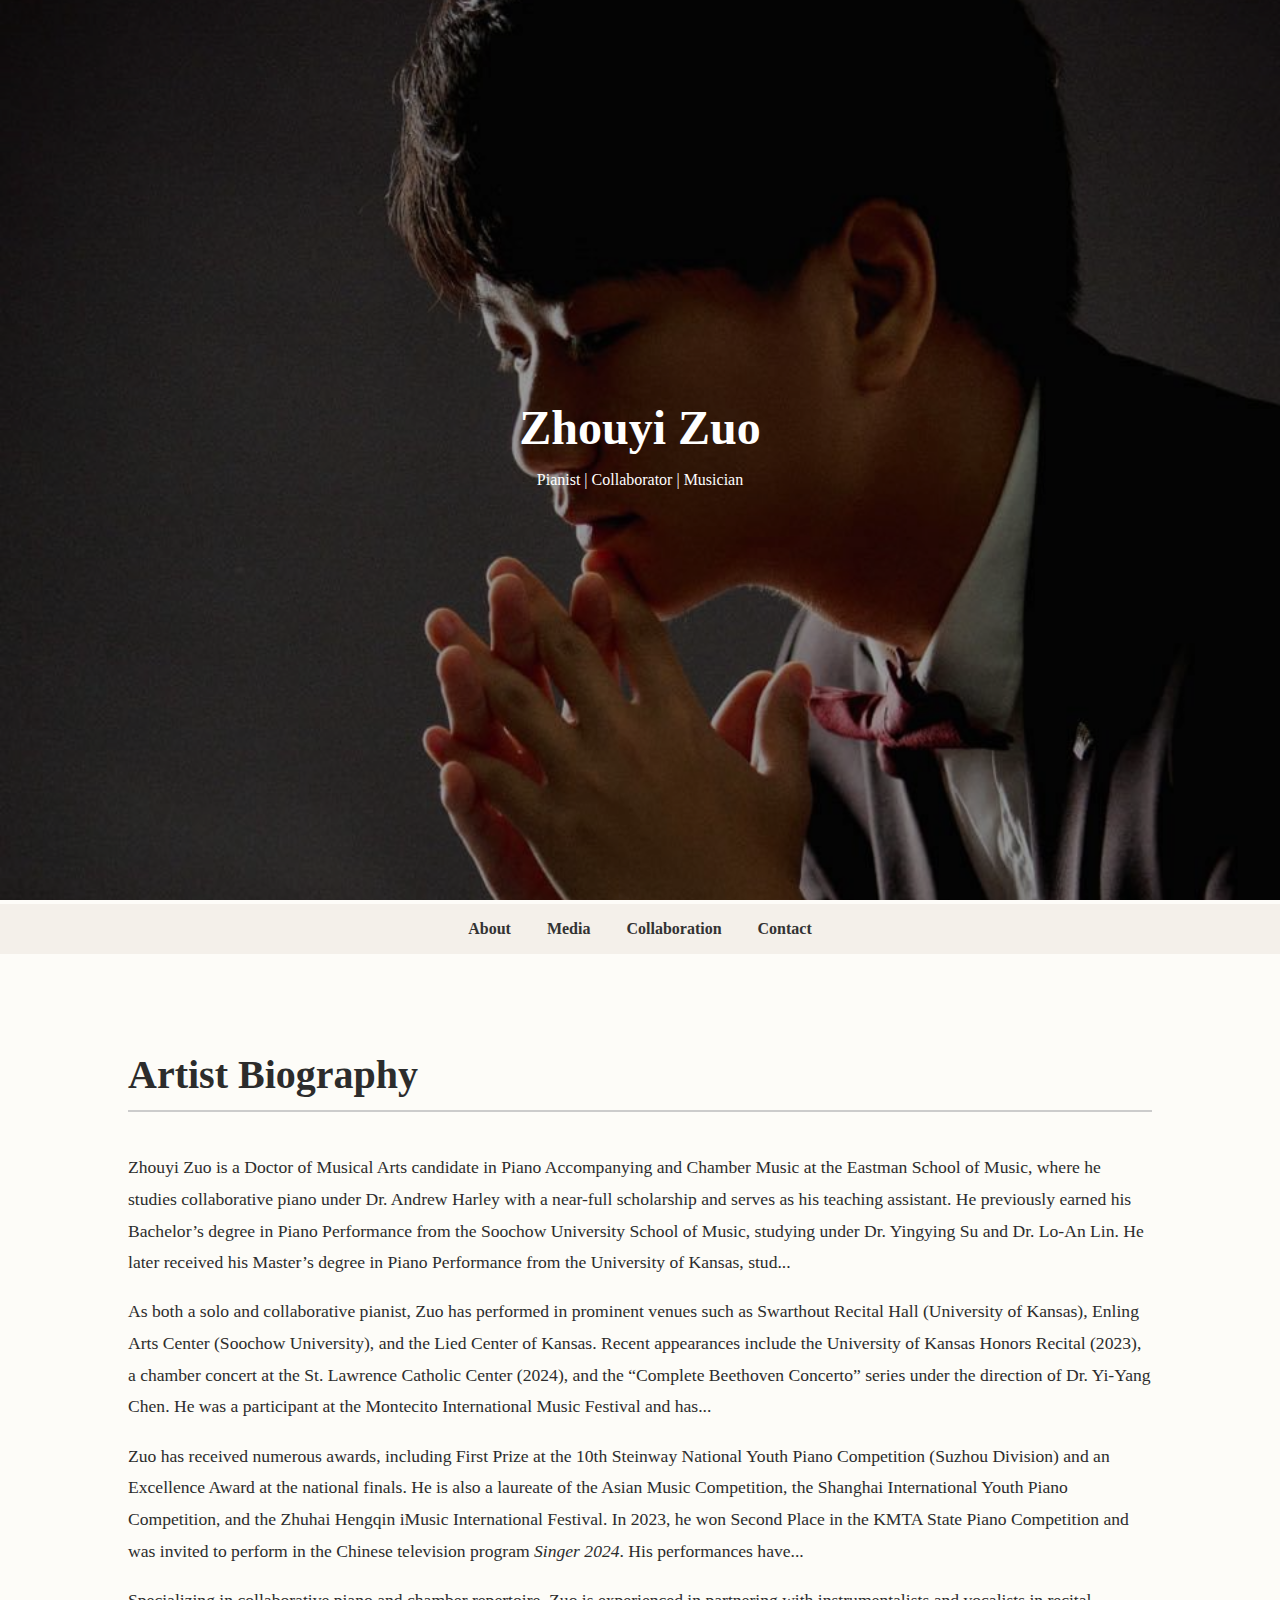
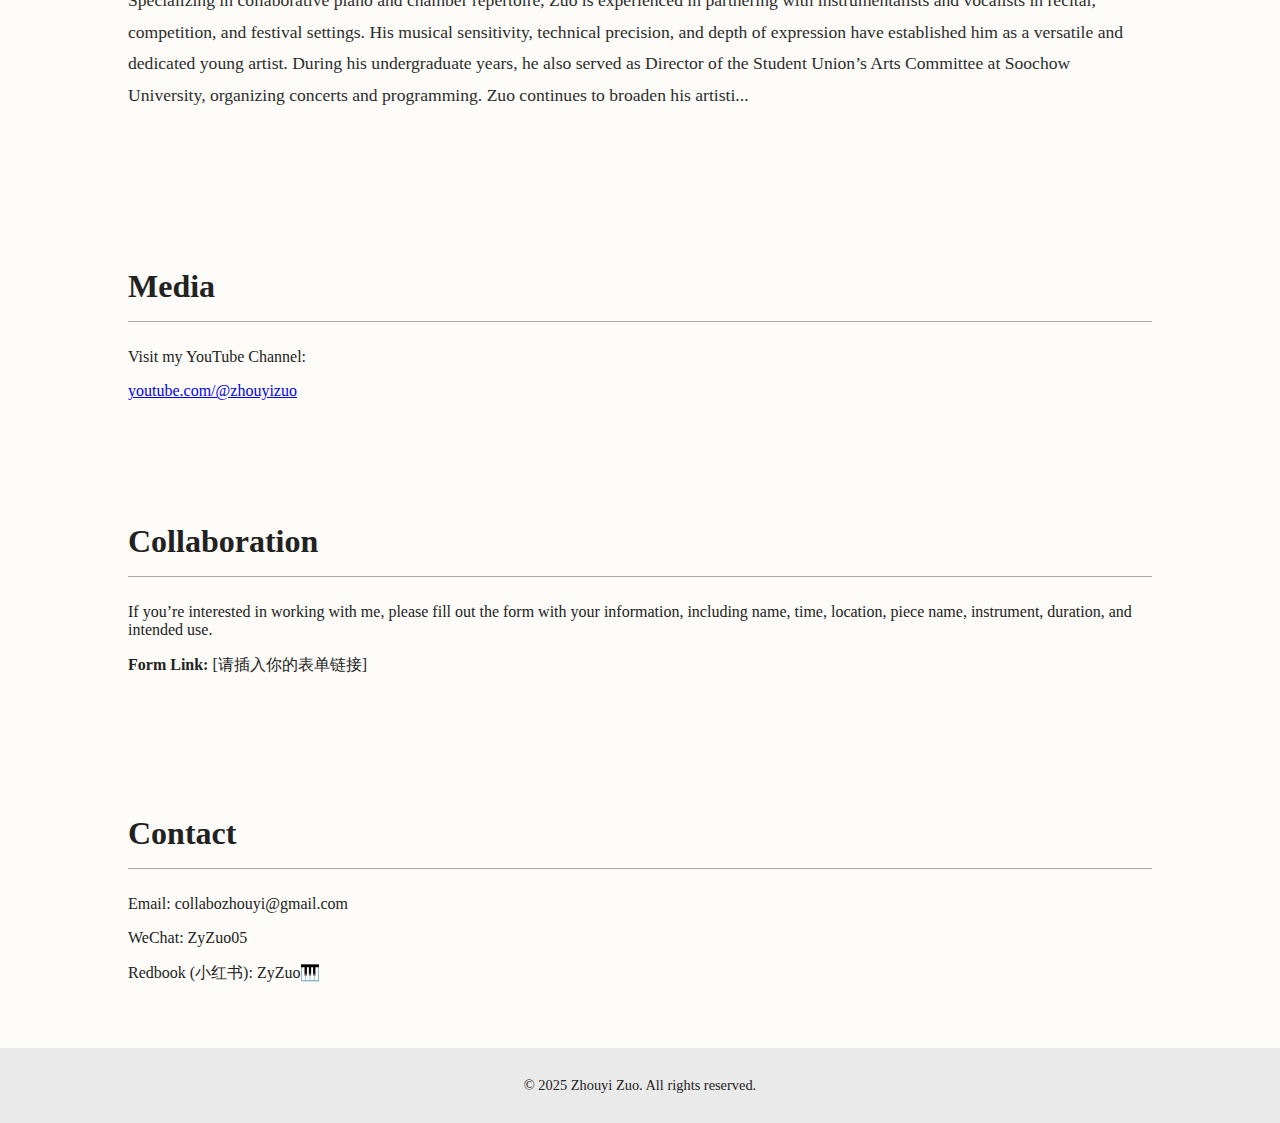
==== index.html @ c01da72a "Update index.html" ====
<!DOCTYPE html>
<html lang="en">
<head>
  <meta charset="UTF-8" />
  <meta name="viewport" content="width=device-width, initial-scale=1.0"/>
  <title>Zhouyi Zuo | Pianist</title>
  <link rel="stylesheet" href="style.css" />
</head>
<body>
  <header class="hero">
    <img src="portrait.jpg" alt="Zhouyi Zuo" class="hero-img">
    <div class="hero-text">
      <h1>Zhouyi Zuo</h1>
      <p>Pianist | Collaborator | Musician</p>
    </div>
  </header>

  <nav>
    <a href="#about">About</a>
    <a href="#media">Media</a>
    <a href="#collaboration">Collaboration</a>
    <a href="#contact">Contact</a>
  </nav>

  <section id="about" style="padding: 4em 10%; background-color: #fdfcf8; font-family: 'Georgia', serif; color: #2c2c2c;">
  <h2 style="font-size: 2.5em; border-bottom: 2px solid #ccc; padding-bottom: 0.3em; margin-bottom: 1em;">Artist Biography</h2>
  <p style="line-height: 1.8; font-size: 1.1em;">
    Zhouyi Zuo is a Doctor of Musical Arts candidate in Piano Accompanying and Chamber Music at the Eastman School of Music, where he studies collaborative piano under Dr. Andrew Harley with a near-full scholarship and serves as his teaching assistant. He previously earned his Bachelor’s degree in Piano Performance from the Soochow University School of Music, studying under Dr. Yingying Su and Dr. Lo-An Lin. He later received his Master’s degree in Piano Performance from the University of Kansas, stud...
  </p >
  <p style="line-height: 1.8; font-size: 1.1em;">
    As both a solo and collaborative pianist, Zuo has performed in prominent venues such as Swarthout Recital Hall (University of Kansas), Enling Arts Center (Soochow University), and the Lied Center of Kansas. Recent appearances include the University of Kansas Honors Recital (2023), a chamber concert at the St. Lawrence Catholic Center (2024), and the “Complete Beethoven Concerto” series under the direction of Dr. Yi-Yang Chen. He was a participant at the Montecito International Music Festival and has...
  </p >
  <p style="line-height: 1.8; font-size: 1.1em;">
    Zuo has received numerous awards, including First Prize at the 10th Steinway National Youth Piano Competition (Suzhou Division) and an Excellence Award at the national finals. He is also a laureate of the Asian Music Competition, the Shanghai International Youth Piano Competition, and the Zhuhai Hengqin iMusic International Festival. In 2023, he won Second Place in the KMTA State Piano Competition and was invited to perform in the Chinese television program <em>Singer 2024</em>. His performances have...
  </p >
  <p style="line-height: 1.8; font-size: 1.1em;">
    Specializing in collaborative piano and chamber repertoire, Zuo is experienced in partnering with instrumentalists and vocalists in recital, competition, and festival settings. His musical sensitivity, technical precision, and depth of expression have established him as a versatile and dedicated young artist. During his undergraduate years, he also served as Director of the Student Union’s Arts Committee at Soochow University, organizing concerts and programming. Zuo continues to broaden his artisti...
  </p >
  </section>

  <section id="media">
    <h2>Media</h2>
    <p>Visit my YouTube Channel:</p>
    <a href="https://youtube.com/@zhouyizuo?si=r7zF0whZfKW97qce" target="_blank">youtube.com/@zhouyizuo</a>
  </section>

  <section id="collaboration">
    <h2>Collaboration</h2>
    <p>If you’re interested in working with me, please fill out the form with your information, including name, time, location, piece name, instrument, duration, and intended use.</p>
    <p><strong>Form Link:</strong> [请插入你的表单链接]</p>
  </section>

  <section id="contact">
    <h2>Contact</h2>
    <p>Email: collabozhouyi@gmail.com</p>
    <p>WeChat: ZyZuo05</p>
    <p>Redbook (小红书): ZyZuo🎹</p>
  </section>

  <footer>
    <p>&copy; 2025 Zhouyi Zuo. All rights reserved.</p>
  </footer>
</body>
</html>
---- style.css ----
body {
  font-family: 'Georgia', serif;
  margin: 0;
  padding: 0;
  color: #222;
  background-color: #fdfcf8;
}

header.hero {
  position: relative;
  text-align: center;
  color: white;
}

.hero-img {
  width: 100%;
  height: 100vh;
  object-fit: cover;
  filter: brightness(60%);
}

.hero-text {
  position: absolute;
  top: 50%;
  left: 50%;
  transform: translate(-50%, -50%);
}

.hero-text h1 {
  font-size: 3em;
  margin: 0;
}

nav {
  background-color: #f4f0ea;
  padding: 1em;
  text-align: center;
}

nav a {
  margin: 0 1em;
  text-decoration: none;
  color: #333;
  font-weight: bold;
}

section {
  padding: 3em 10%;
}

section h2 {
  font-size: 2em;
  border-bottom: 1px solid #aaa;
  padding-bottom: 0.5em;
}

footer {
  background-color: #eaeaea;
  text-align: center;
  padding: 1em;
  font-size: 0.9em;
}
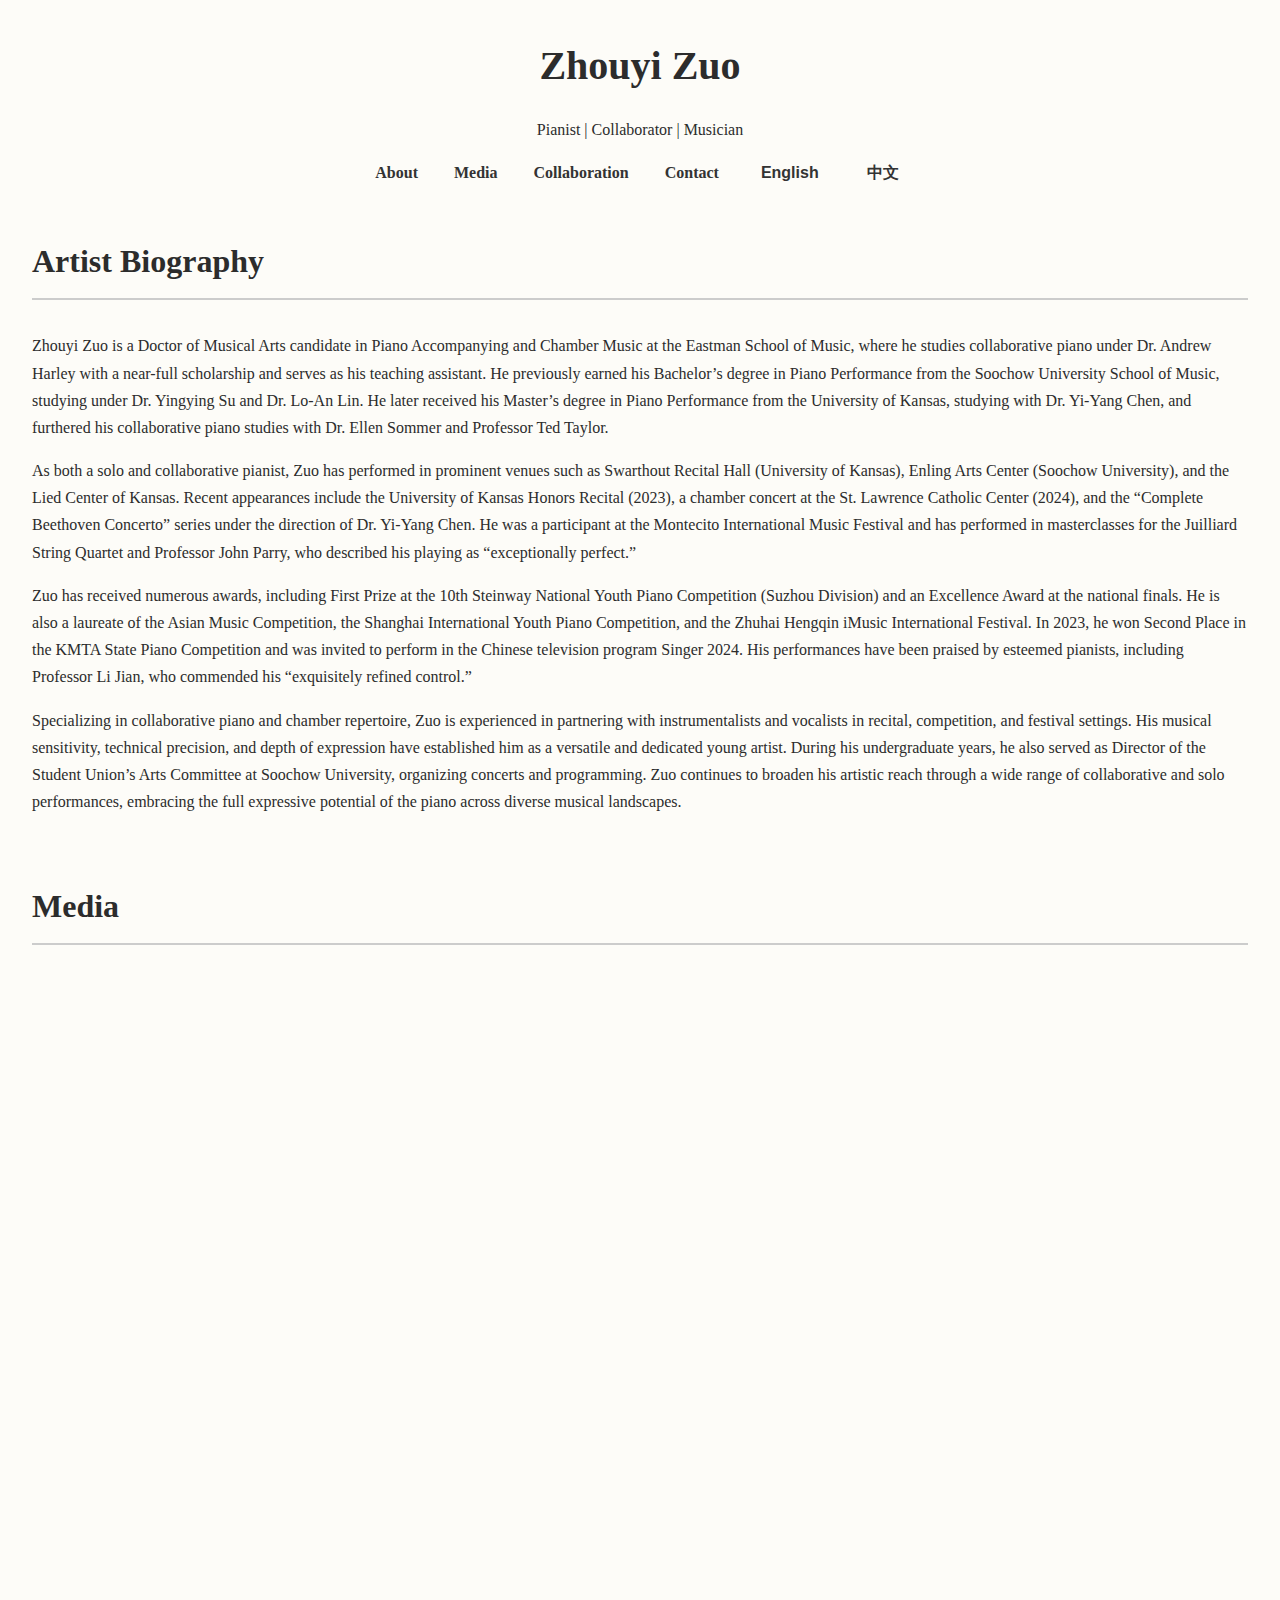
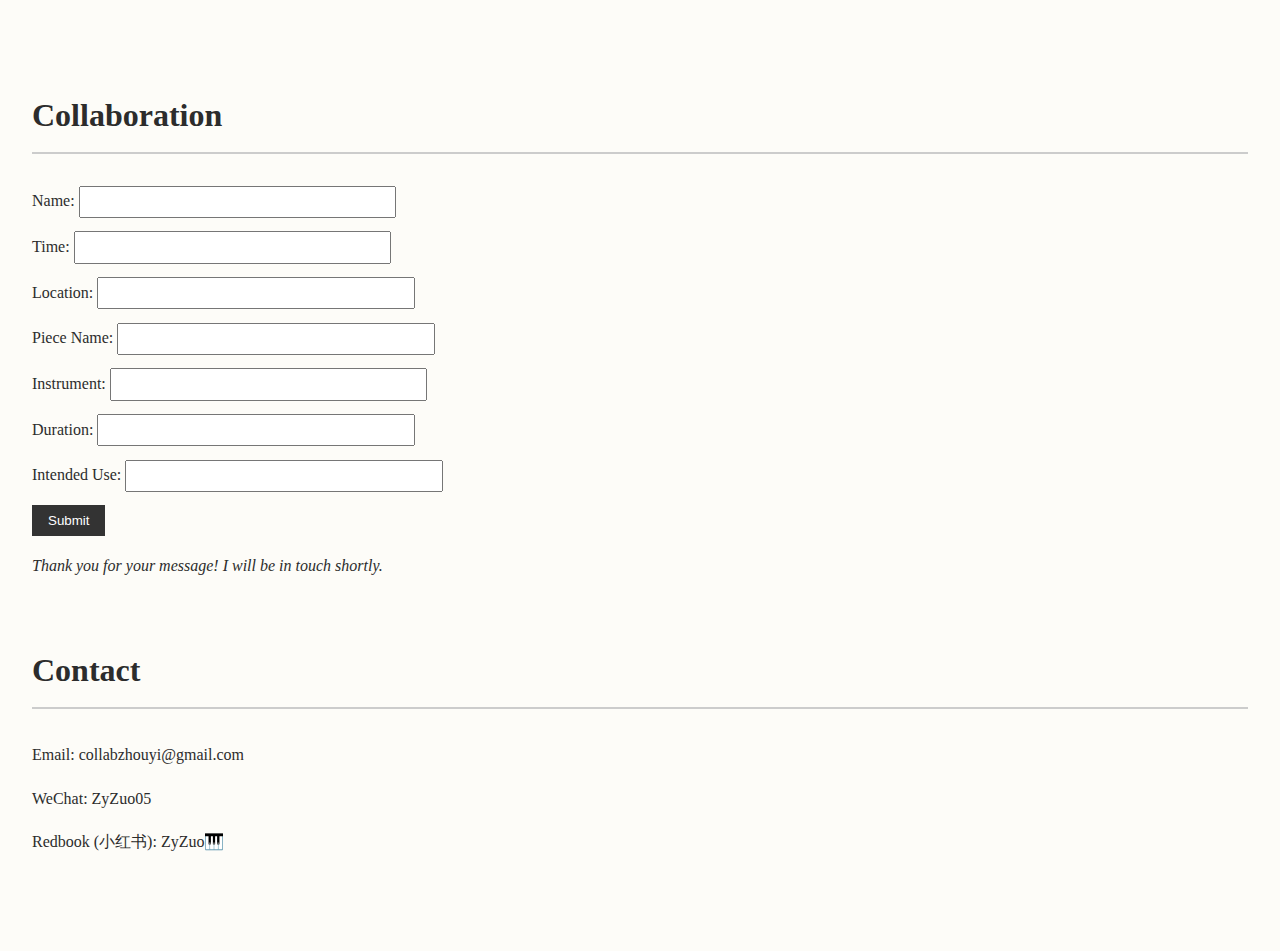
==== commit eea0cf72: "Update: Artist Biography, Bilingual,VideoFrom" ====
--- a/index.html
+++ b/index.html
@@ -2,65 +2,75 @@
 <!DOCTYPE html>
 <html lang="en">
 <head>
-  <meta charset="UTF-8" />
-  <meta name="viewport" content="width=device-width, initial-scale=1.0"/>
+  <meta charset="UTF-8">
   <title>Zhouyi Zuo | Pianist</title>
-  <link rel="stylesheet" href="style.css" />
+  <link rel="stylesheet" href="style.css">
+  <script>
+    function switchLang(lang) {
+      document.getElementById('bio-en').style.display = lang === 'en' ? 'block' : 'none';
+      document.getElementById('bio-cn').style.display = lang === 'cn' ? 'block' : 'none';
+    }
+  </script>
 </head>
 <body>
-  <header class="hero">
-    <img src="portrait.jpg" alt="Zhouyi Zuo" class="hero-img">
-    <div class="hero-text">
-      <h1>Zhouyi Zuo</h1>
-      <p>Pianist | Collaborator | Musician</p>
-    </div>
+  <header>
+    <h1>Zhouyi Zuo</h1>
+    <p>Pianist | Collaborator | Musician</p>
+    <nav>
+      <a href="#about">About</a>
+      <a href="#media">Media</a>
+      <a href="#collaboration">Collaboration</a>
+      <a href="#contact">Contact</a>
+      <button onclick="switchLang('en')">English</button>
+      <button onclick="switchLang('cn')">中文</button>
+    </nav>
   </header>
 
-  <nav>
-    <a href="#about">About</a>
-    <a href="#media">Media</a>
-    <a href="#collaboration">Collaboration</a>
-    <a href="#contact">Contact</a>
-  </nav>
-
-  <section id="about" style="padding: 4em 10%; background-color: #fdfcf8; font-family: 'Georgia', serif; color: #2c2c2c;">
-  <h2 style="font-size: 2.5em; border-bottom: 2px solid #ccc; padding-bottom: 0.3em; margin-bottom: 1em;">Artist Biography</h2>
-  <p style="line-height: 1.8; font-size: 1.1em;">
-    Zhouyi Zuo is a Doctor of Musical Arts candidate in Piano Accompanying and Chamber Music at the Eastman School of Music, where he studies collaborative piano under Dr. Andrew Harley with a near-full scholarship and serves as his teaching assistant. He previously earned his Bachelor’s degree in Piano Performance from the Soochow University School of Music, studying under Dr. Yingying Su and Dr. Lo-An Lin. He later received his Master’s degree in Piano Performance from the University of Kansas, stud...
-  </p >
-  <p style="line-height: 1.8; font-size: 1.1em;">
-    As both a solo and collaborative pianist, Zuo has performed in prominent venues such as Swarthout Recital Hall (University of Kansas), Enling Arts Center (Soochow University), and the Lied Center of Kansas. Recent appearances include the University of Kansas Honors Recital (2023), a chamber concert at the St. Lawrence Catholic Center (2024), and the “Complete Beethoven Concerto” series under the direction of Dr. Yi-Yang Chen. He was a participant at the Montecito International Music Festival and has...
-  </p >
-  <p style="line-height: 1.8; font-size: 1.1em;">
-    Zuo has received numerous awards, including First Prize at the 10th Steinway National Youth Piano Competition (Suzhou Division) and an Excellence Award at the national finals. He is also a laureate of the Asian Music Competition, the Shanghai International Youth Piano Competition, and the Zhuhai Hengqin iMusic International Festival. In 2023, he won Second Place in the KMTA State Piano Competition and was invited to perform in the Chinese television program <em>Singer 2024</em>. His performances have...
-  </p >
-  <p style="line-height: 1.8; font-size: 1.1em;">
-    Specializing in collaborative piano and chamber repertoire, Zuo is experienced in partnering with instrumentalists and vocalists in recital, competition, and festival settings. His musical sensitivity, technical precision, and depth of expression have established him as a versatile and dedicated young artist. During his undergraduate years, he also served as Director of the Student Union’s Arts Committee at Soochow University, organizing concerts and programming. Zuo continues to broaden his artisti...
-  </p >
+  <section id="about">
+    <div id="bio-en" style="display: block;">
+      <h2>Artist Biography</h2>
+      <p>Zhouyi Zuo is a Doctor of Musical Arts candidate in Piano Accompanying and Chamber Music at the Eastman School of Music, where he studies collaborative piano under Dr. Andrew Harley with a near-full scholarship and serves as his teaching assistant. He previously earned his Bachelor’s degree in Piano Performance from the Soochow University School of Music, studying under Dr. Yingying Su and Dr. Lo-An Lin. He later received his Master’s degree in Piano Performance from the University of Kansas, studying with Dr. Yi-Yang Chen, and furthered his collaborative piano studies with Dr. Ellen Sommer and Professor Ted Taylor.</p>
+      <p>As both a solo and collaborative pianist, Zuo has performed in prominent venues such as Swarthout Recital Hall (University of Kansas), Enling Arts Center (Soochow University), and the Lied Center of Kansas. Recent appearances include the University of Kansas Honors Recital (2023), a chamber concert at the St. Lawrence Catholic Center (2024), and the “Complete Beethoven Concerto” series under the direction of Dr. Yi-Yang Chen. He was a participant at the Montecito International Music Festival and has performed in masterclasses for the Juilliard String Quartet and Professor John Parry, who described his playing as “exceptionally perfect.”</p>
+      <p>Zuo has received numerous awards, including First Prize at the 10th Steinway National Youth Piano Competition (Suzhou Division) and an Excellence Award at the national finals. He is also a laureate of the Asian Music Competition, the Shanghai International Youth Piano Competition, and the Zhuhai Hengqin iMusic International Festival. In 2023, he won Second Place in the KMTA State Piano Competition and was invited to perform in the Chinese television program Singer 2024. His performances have been praised by esteemed pianists, including Professor Li Jian, who commended his “exquisitely refined control.”</p>
+      <p>Specializing in collaborative piano and chamber repertoire, Zuo is experienced in partnering with instrumentalists and vocalists in recital, competition, and festival settings. His musical sensitivity, technical precision, and depth of expression have established him as a versatile and dedicated young artist. During his undergraduate years, he also served as Director of the Student Union’s Arts Committee at Soochow University, organizing concerts and programming. Zuo continues to broaden his artistic reach through a wide range of collaborative and solo performances, embracing the full expressive potential of the piano across diverse musical landscapes.</p>
+    </div>
+    <div id="bio-cn" style="display: none;">
+      <h2>艺术家简介</h2>
+      <p>左周易现为美国伊士曼音乐学院钢琴伴奏与室内乐博士在读，主修协作钢琴，师从Harley博士，获近全额奖学金，并担任其助教。他本科毕业于中国苏州大学音乐学院，曾师从苏莹莹博士与林洛安博士，硕士阶段于堪萨斯大学攻读钢琴表演，师从陈逸阳博士，并在协作钢琴领域师从Ellen Sommer博士与Ted Taylor教授。学习期间，左周易展现出卓越的独奏与合作能力，广受教授与业界认可。</p>
+      <p>他活跃于各类独奏与合作音乐舞台，演出足迹包括堪萨斯大学Swarthout Recital Hall、苏州大学恩玲艺术中心及堪萨斯州的Lied Center等地。近年来受邀参与多个重要演出项目，包括堪萨斯大学荣誉音乐会（2023）、St. Lawrence Catholic Center 室内乐音乐会（2024）、由陈逸阳博士主持的“贝多芬协奏曲全集”演出项目等。他曾参加Montecito国际音乐节，并受邀参与茱莉亚弦乐四重奏与John Parry教授的大师班，其表现获高度评价。</p>
+      <p>在专业比赛方面，左周易曾荣获第十届施坦威全国青少年钢琴比赛（苏州赛区）一等奖及总决赛优秀表演奖，亦在亚洲音乐大赛、上海国际青少年钢琴比赛及珠海横琴iMusic国际音乐节中获得多项大奖。2023年荣获KMTA钢琴比赛全州赛第二名，并于2024年参与湖南卫视音乐综艺《歌手2024》的节目录制。其演奏曾获李坚教授称誉“处理极其细腻”，John Parry教授更赞其为“完美无瑕”的现场表现。</p>
+      <p>除独奏外，左周易专注于协作钢琴与室内乐实践，具备与各类器乐及声乐演奏者密切合作的经验。他曾担任苏州大学学生会文艺部部长，策划多场校内外演出活动，具备出色的组织能力与团队协作意识。他持续拓展演出边界，兼具音乐性、敏感度与舞台表现力，展现出一位青年协作钢琴家的专业成熟度与发展潜力。</p>
+    </div>
   </section>
 
   <section id="media">
     <h2>Media</h2>
-    <p>Visit my YouTube Channel:</p>
-    <a href="https://youtube.com/@zhouyizuo?si=r7zF0whZfKW97qce" target="_blank">youtube.com/@zhouyizuo</a>
+    <iframe width="560" height="315" src="https://www.youtube.com/embed/OOLGo7hAfjQ" frameborder="0" allowfullscreen></iframe>
+    <iframe width="560" height="315" src="https://www.youtube.com/embed/DtY1_9M7sUg" frameborder="0" allowfullscreen></iframe>
+    <iframe width="560" height="315" src="https://www.youtube.com/embed/SZVY1hcS4N4" frameborder="0" allowfullscreen></iframe>
+    <iframe width="560" height="315" src="https://www.youtube.com/embed/EfNlBbWifBE" frameborder="0" allowfullscreen></iframe>
   </section>
 
   <section id="collaboration">
     <h2>Collaboration</h2>
-    <p>If you’re interested in working with me, please fill out the form with your information, including name, time, location, piece name, instrument, duration, and intended use.</p>
-    <p><strong>Form Link:</strong> [请插入你的表单链接]</p>
+    <form action="https://formspree.io/f/mwkgrbgl" method="POST">
+      <label>Name: <input type="text" name="name" required></label><br>
+      <label>Time: <input type="text" name="time" required></label><br>
+      <label>Location: <input type="text" name="location" required></label><br>
+      <label>Piece Name: <input type="text" name="piece" required></label><br>
+      <label>Instrument: <input type="text" name="instrument" required></label><br>
+      <label>Duration: <input type="text" name="duration" required></label><br>
+      <label>Intended Use: <input type="text" name="use" required></label><br>
+      <button type="submit">Submit</button>
+    </form>
+    <p><em>Thank you for your message! I will be in touch shortly.</em></p>
   </section>
 
   <section id="contact">
     <h2>Contact</h2>
-    <p>Email: collabozhouyi@gmail.com</p>
+    <p>Email: collabzhouyi@gmail.com</p>
     <p>WeChat: ZyZuo05</p>
     <p>Redbook (小红书): ZyZuo🎹</p>
   </section>
-
-  <footer>
-    <p>&copy; 2025 Zhouyi Zuo. All rights reserved.</p>
-  </footer>
 </body>
 </html>
-    
--- a/style.css
+++ b/style.css
@@ -1,64 +1,55 @@
 
 body {
   font-family: 'Georgia', serif;
+  background-color: #fdfcf8;
+  color: #2c2c2c;
   margin: 0;
-  padding: 0;
-  color: #222;
-  background-color: #fdfcf8;
+  padding: 2em;
+  line-height: 1.7;
 }
 
-header.hero {
-  position: relative;
+header {
   text-align: center;
-  color: white;
+  margin-bottom: 3em;
 }
 
-.hero-img {
-  width: 100%;
-  height: 100vh;
-  object-fit: cover;
-  filter: brightness(60%);
-}
-
-.hero-text {
-  position: absolute;
-  top: 50%;
-  left: 50%;
-  transform: translate(-50%, -50%);
-}
-
-.hero-text h1 {
-  font-size: 3em;
+header h1 {
+  font-size: 2.5em;
   margin: 0;
 }
 
-nav {
-  background-color: #f4f0ea;
-  padding: 1em;
-  text-align: center;
-}
-
-nav a {
+header nav a, header nav button {
   margin: 0 1em;
   text-decoration: none;
   color: #333;
   font-weight: bold;
+  background: none;
+  border: none;
+  cursor: pointer;
+  font-size: 1em;
 }
 
 section {
-  padding: 3em 10%;
+  margin-bottom: 4em;
 }
 
-section h2 {
+h2 {
   font-size: 2em;
-  border-bottom: 1px solid #aaa;
-  padding-bottom: 0.5em;
+  border-bottom: 2px solid #ccc;
+  padding-bottom: 0.3em;
+  margin-bottom: 1em;
 }
 
-footer {
-  background-color: #eaeaea;
-  text-align: center;
-  padding: 1em;
-  font-size: 0.9em;
+form input {
+  margin-bottom: 1em;
+  padding: 0.5em;
+  width: 300px;
+  max-width: 90%;
 }
-    +form button {
+  padding: 0.6em 1.2em;
+  background-color: #333;
+  color: #fff;
+  border: none;
+  cursor: pointer;
+}
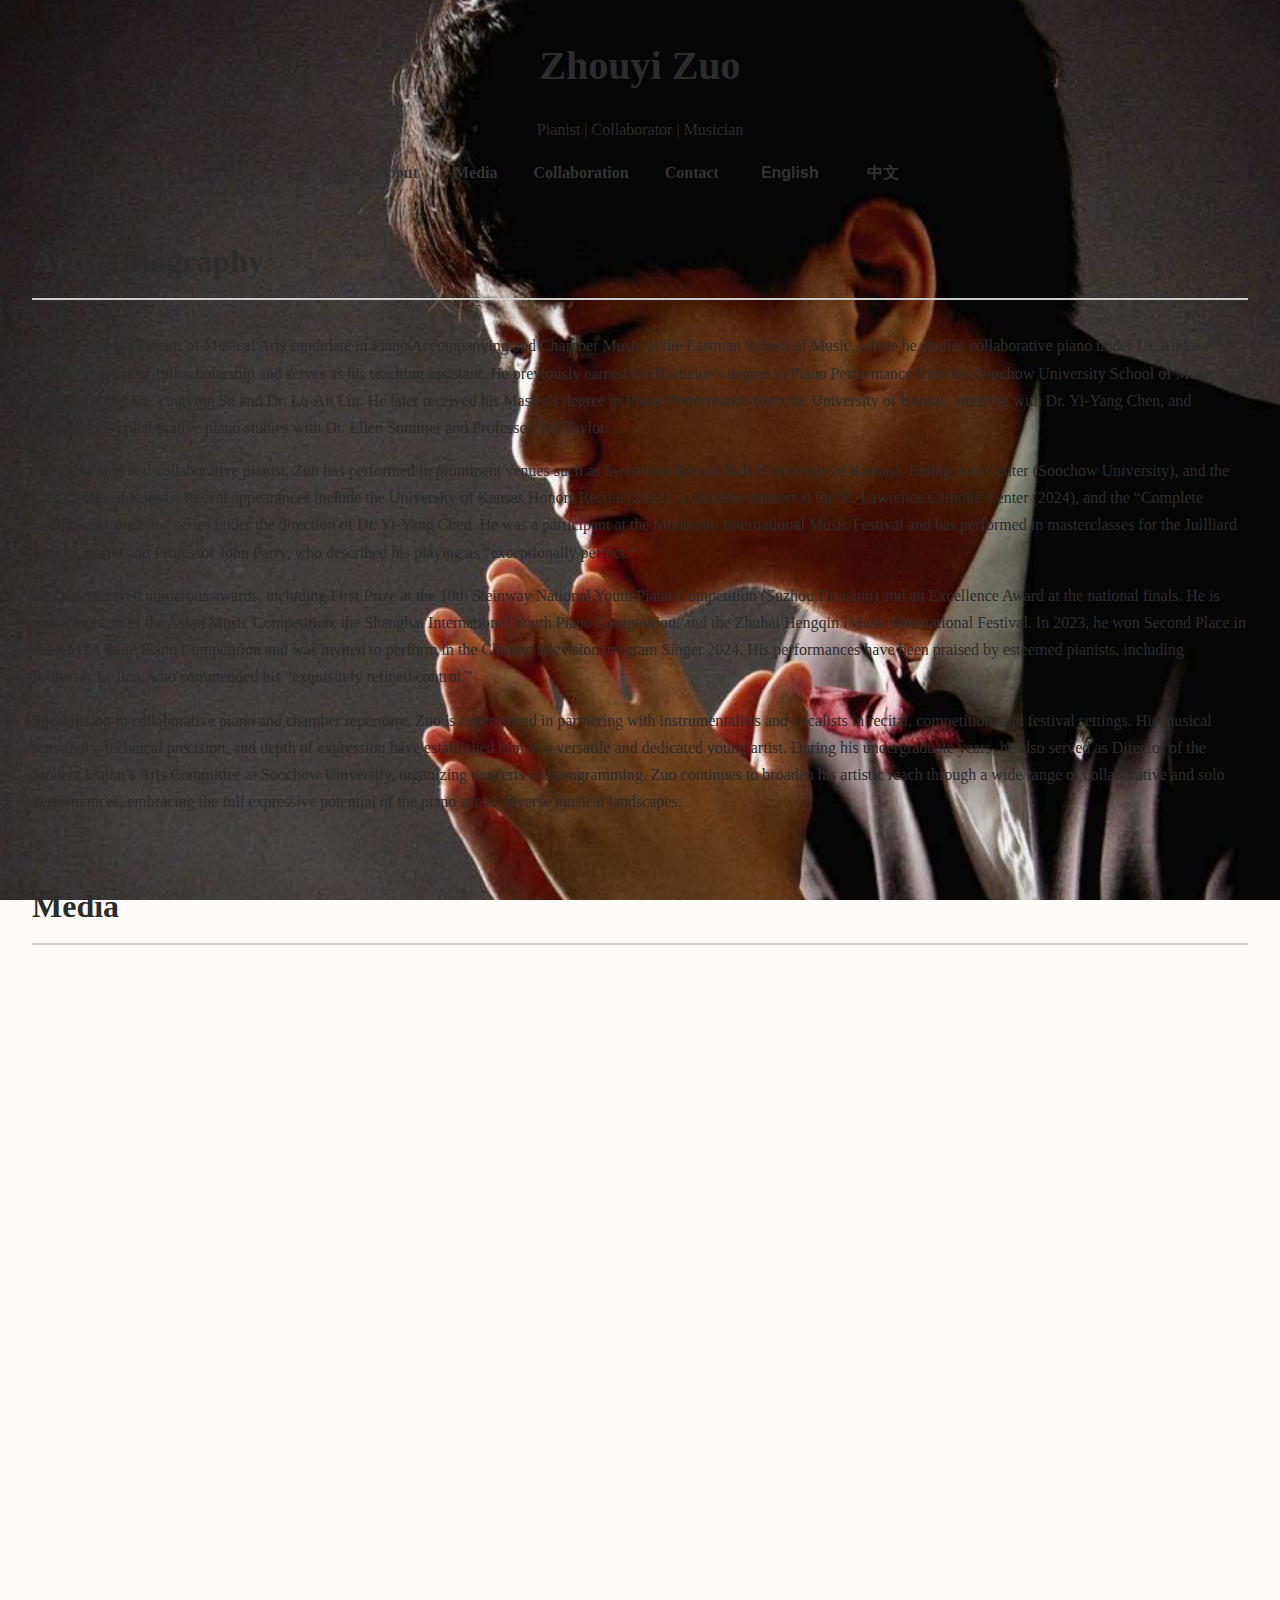
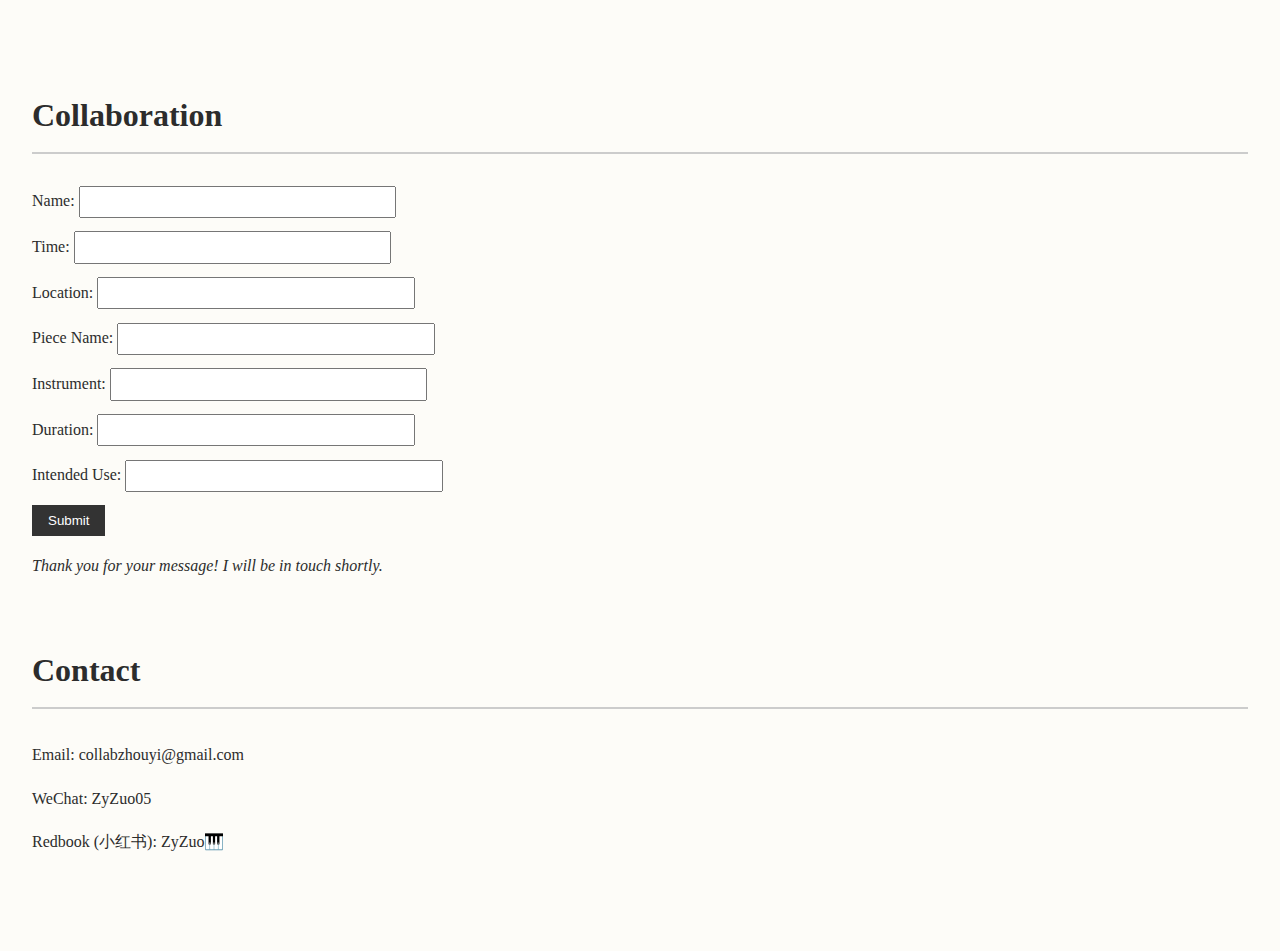
==== commit 0dc0d4d1: "index.html" ====
--- a/index.html
+++ b/index.html
@@ -13,6 +13,7 @@
   </script>
 </head>
 <body>
+  <div class="overlay"></div>
   <header>
     <h1>Zhouyi Zuo</h1>
     <p>Pianist | Collaborator | Musician</p>
--- a/style.css
+++ b/style.css
@@ -2,6 +2,10 @@
 body {
   font-family: 'Georgia', serif;
   background-color: #fdfcf8;
+  background-image: url("portrait.jpg");
+  background-size: cover;
+  background-position: center;
+  background-attachment: fixed;
   color: #2c2c2c;
   margin: 0;
   padding: 2em;
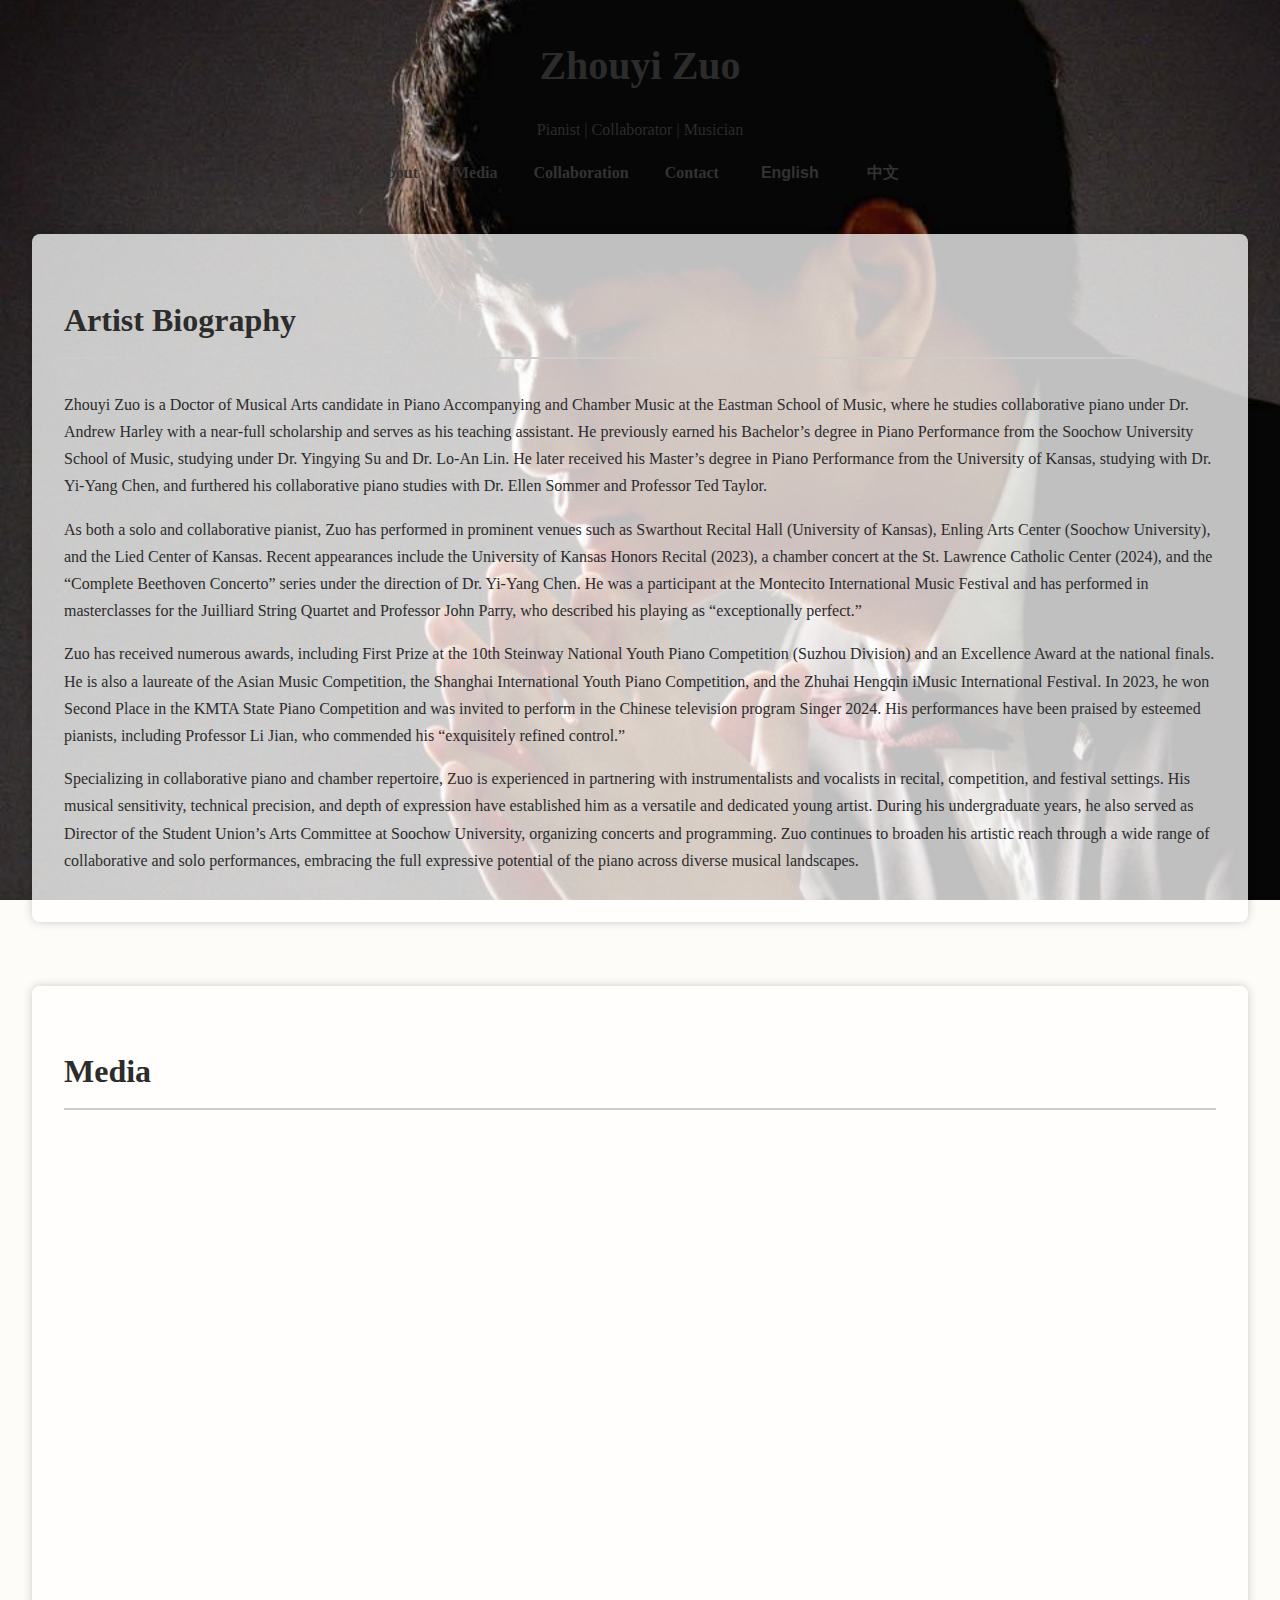
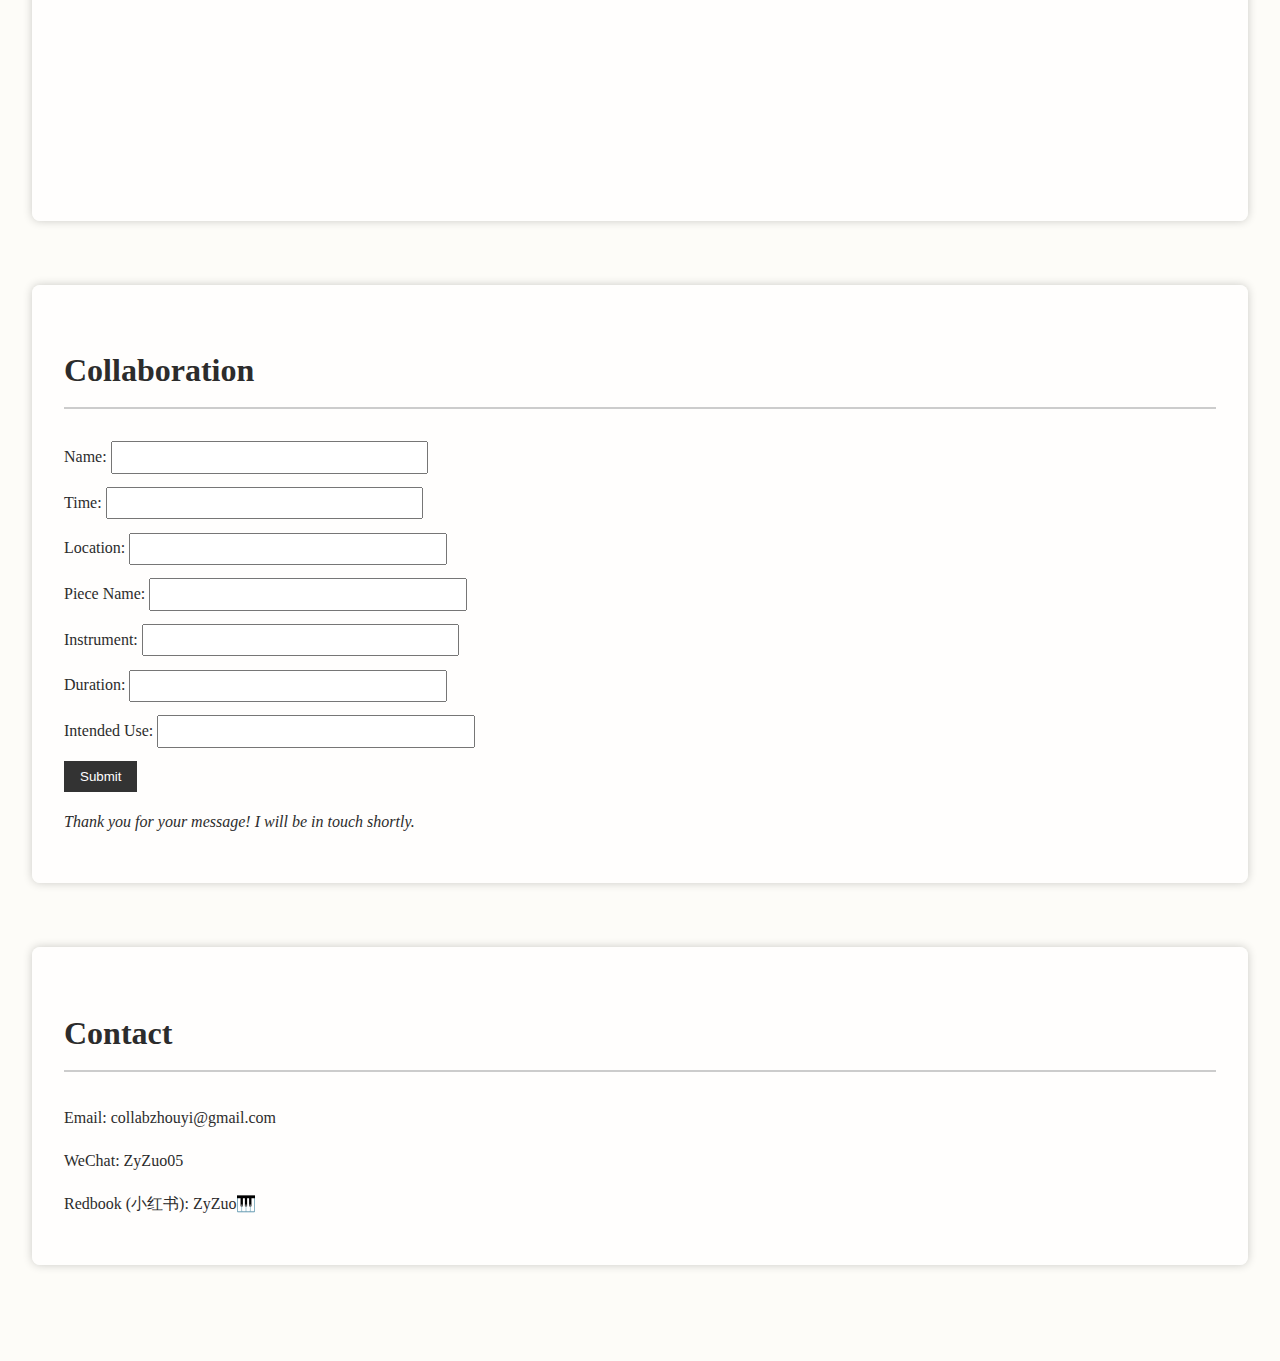
==== commit 7d09ce6f: "index.html" ====
--- a/index.html
+++ b/index.html
@@ -54,7 +54,7 @@
 
   <section id="collaboration">
     <h2>Collaboration</h2>
-    <form action="https://formspree.io/f/mwkgrbgl" method="POST">
+    <form action="https://formspree.io/f/mzzeoayj" method="POST">
       <label>Name: <input type="text" name="name" required></label><br>
       <label>Time: <input type="text" name="time" required></label><br>
       <label>Location: <input type="text" name="location" required></label><br>
--- a/style.css
+++ b/style.css
@@ -35,6 +35,10 @@
 
 section {
   margin-bottom: 4em;
+  background-color: rgba(255, 255, 255, 0.75);
+  padding: 2em;
+  border-radius: 8px;
+  box-shadow: 0 0 10px rgba(0,0,0,0.2);
 }
 
 h2 {
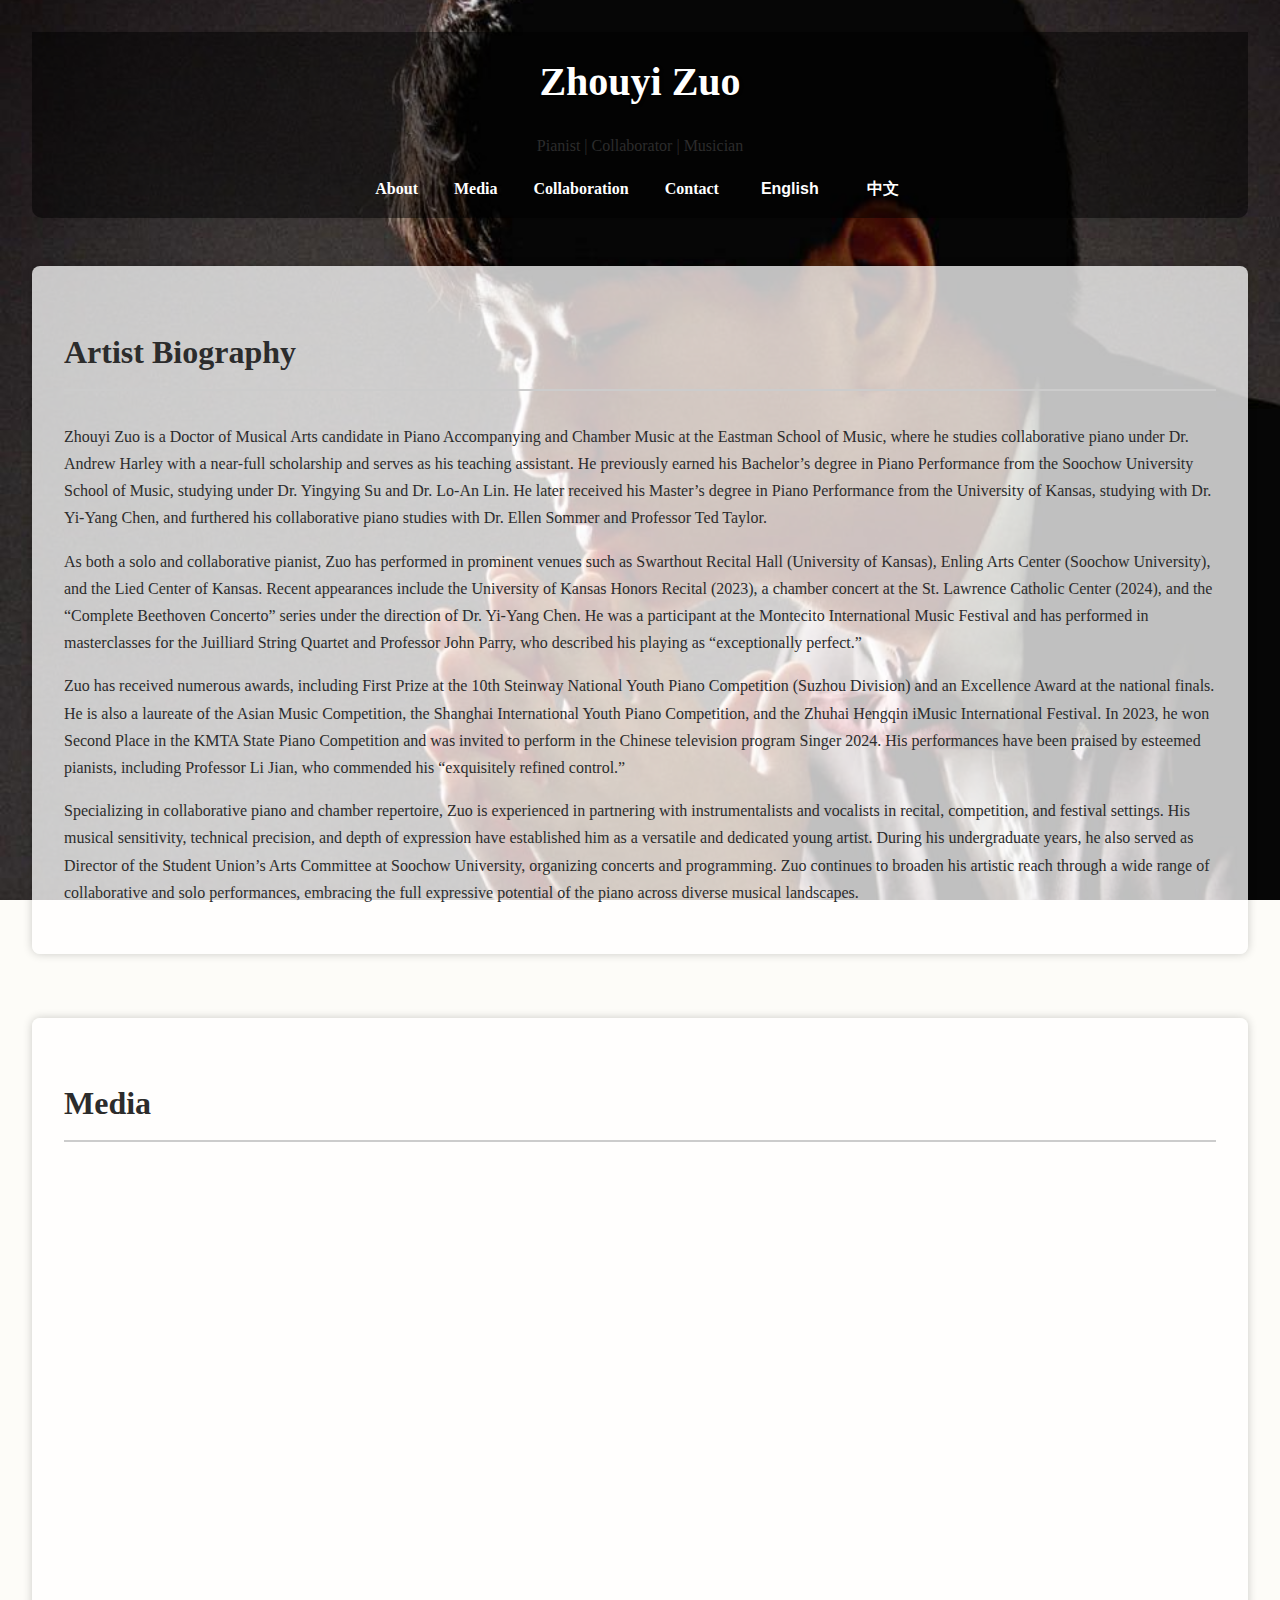
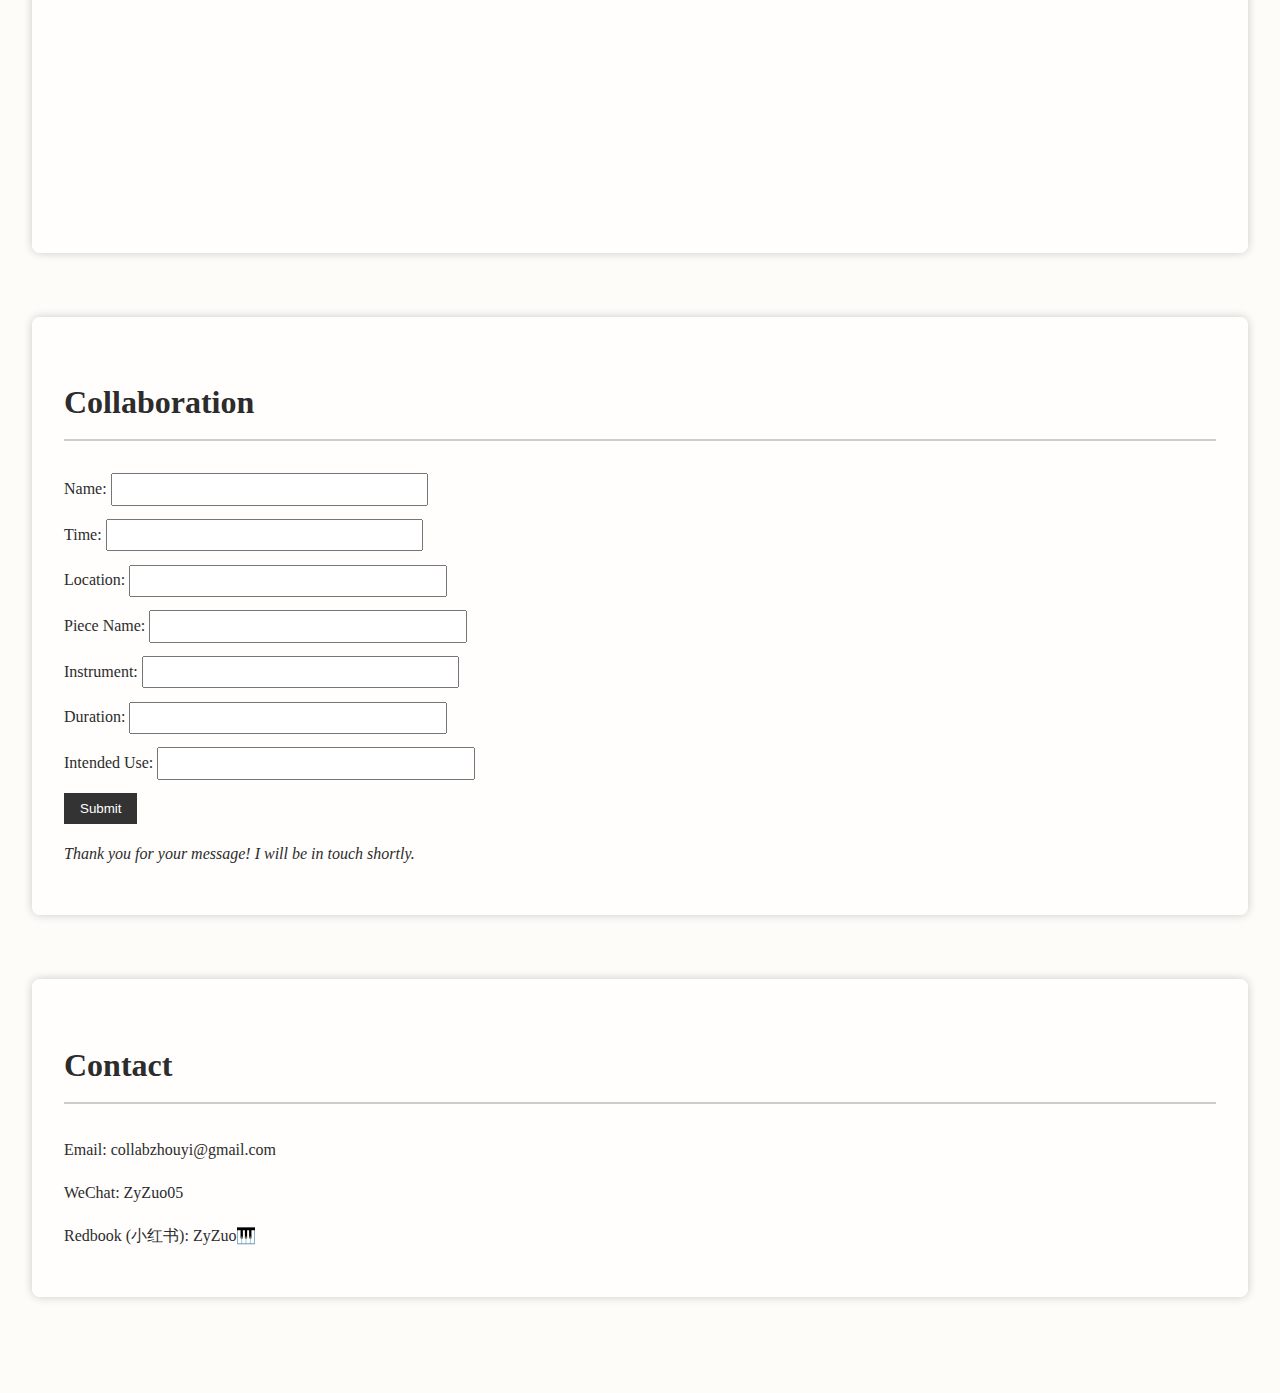
==== commit 0cd9150d: "index.html" ====
--- a/index.html
+++ b/index.html
@@ -16,7 +16,7 @@
   <div class="overlay"></div>
   <header>
     <h1>Zhouyi Zuo</h1>
-    <p>Pianist | Collaborator | Musician</p>
+    <p class="subheading">Pianist | Collaborator | Musician</p>
     <nav>
       <a href="#about">About</a>
       <a href="#media">Media</a>
--- a/style.css
+++ b/style.css
@@ -15,17 +15,22 @@
 header {
   text-align: center;
   margin-bottom: 3em;
+  background-color: rgba(0, 0, 0, 0.5); /* 深色半透明背景 */
+  padding: 1em;
+  border-radius: 0 0 10px 10px;
 }
 
 header h1 {
   font-size: 2.5em;
   margin: 0;
+  color: #fff;
+  text-shadow: 1px 1px 3px rgba(0, 0, 0, 0.8);
 }
 
 header nav a, header nav button {
   margin: 0 1em;
   text-decoration: none;
-  color: #333;
+  color: #fff; /* 改为白色 */
   font-weight: bold;
   background: none;
   border: none;
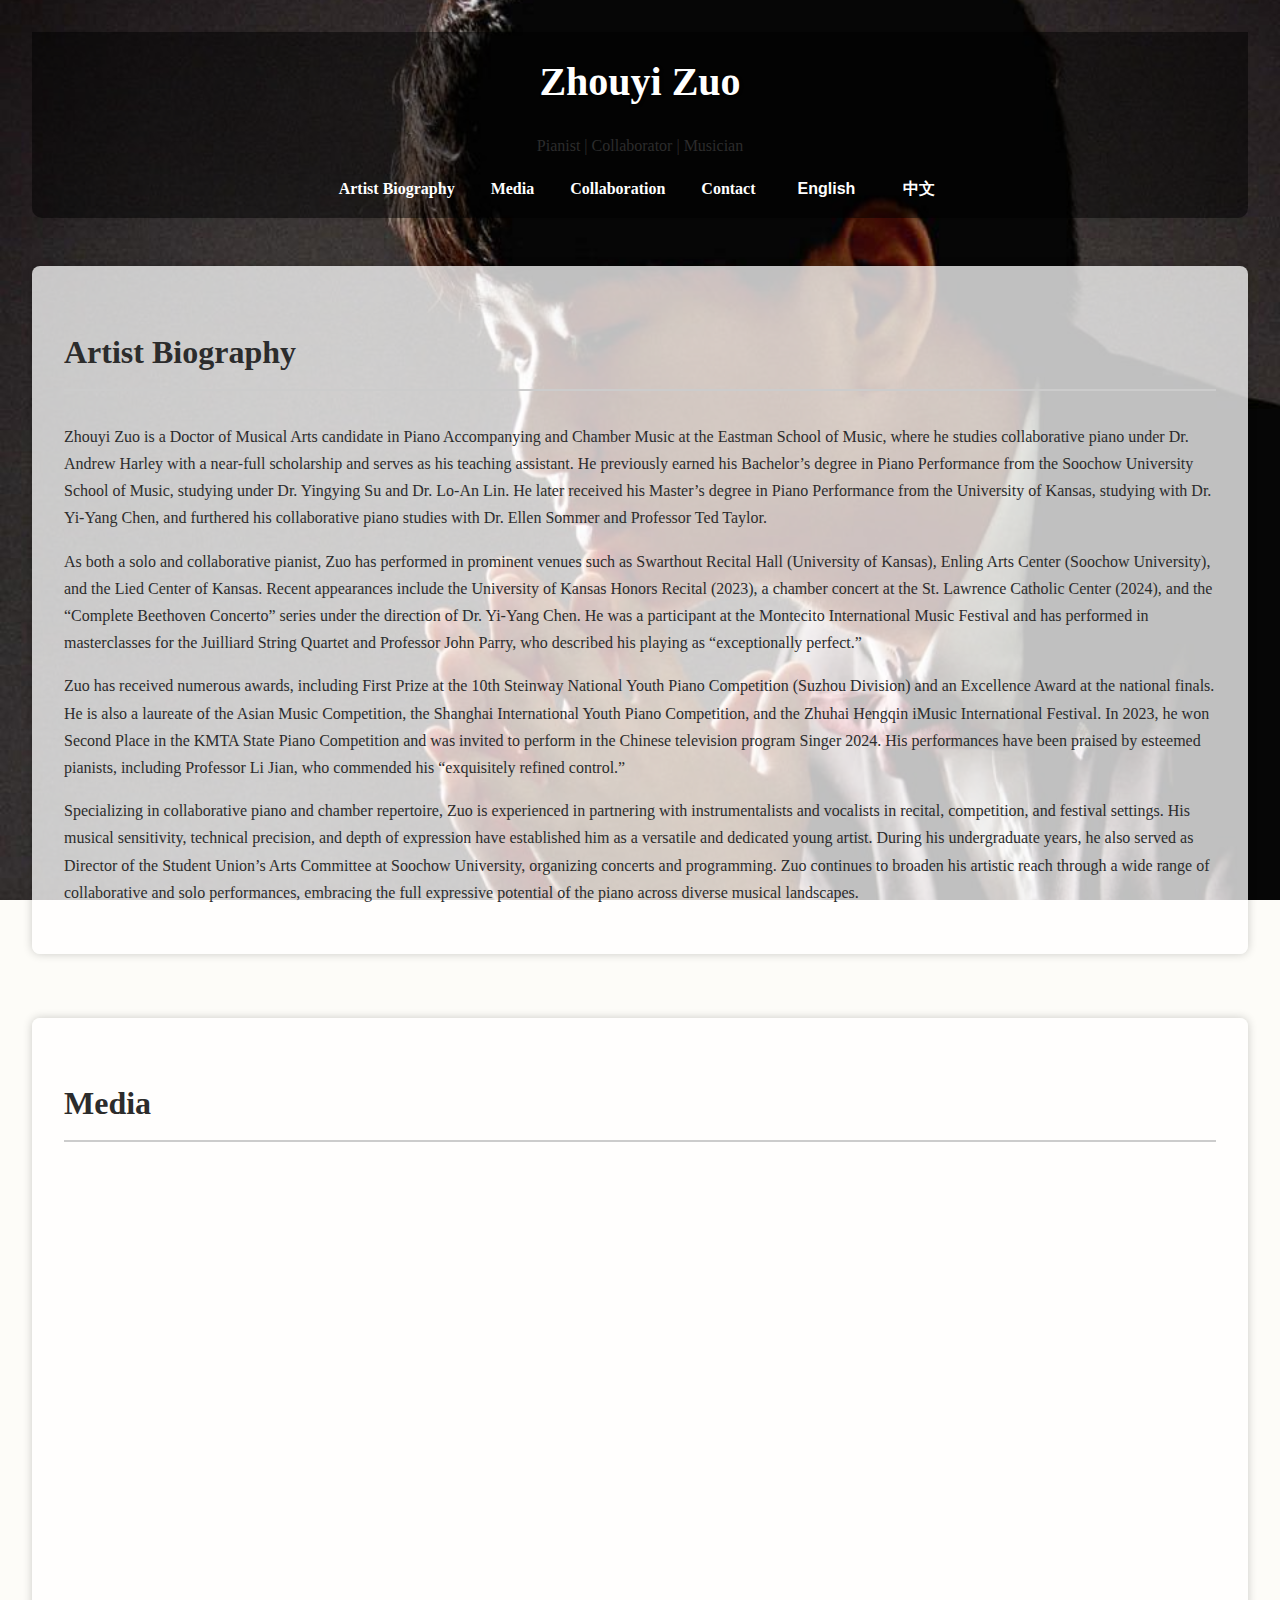
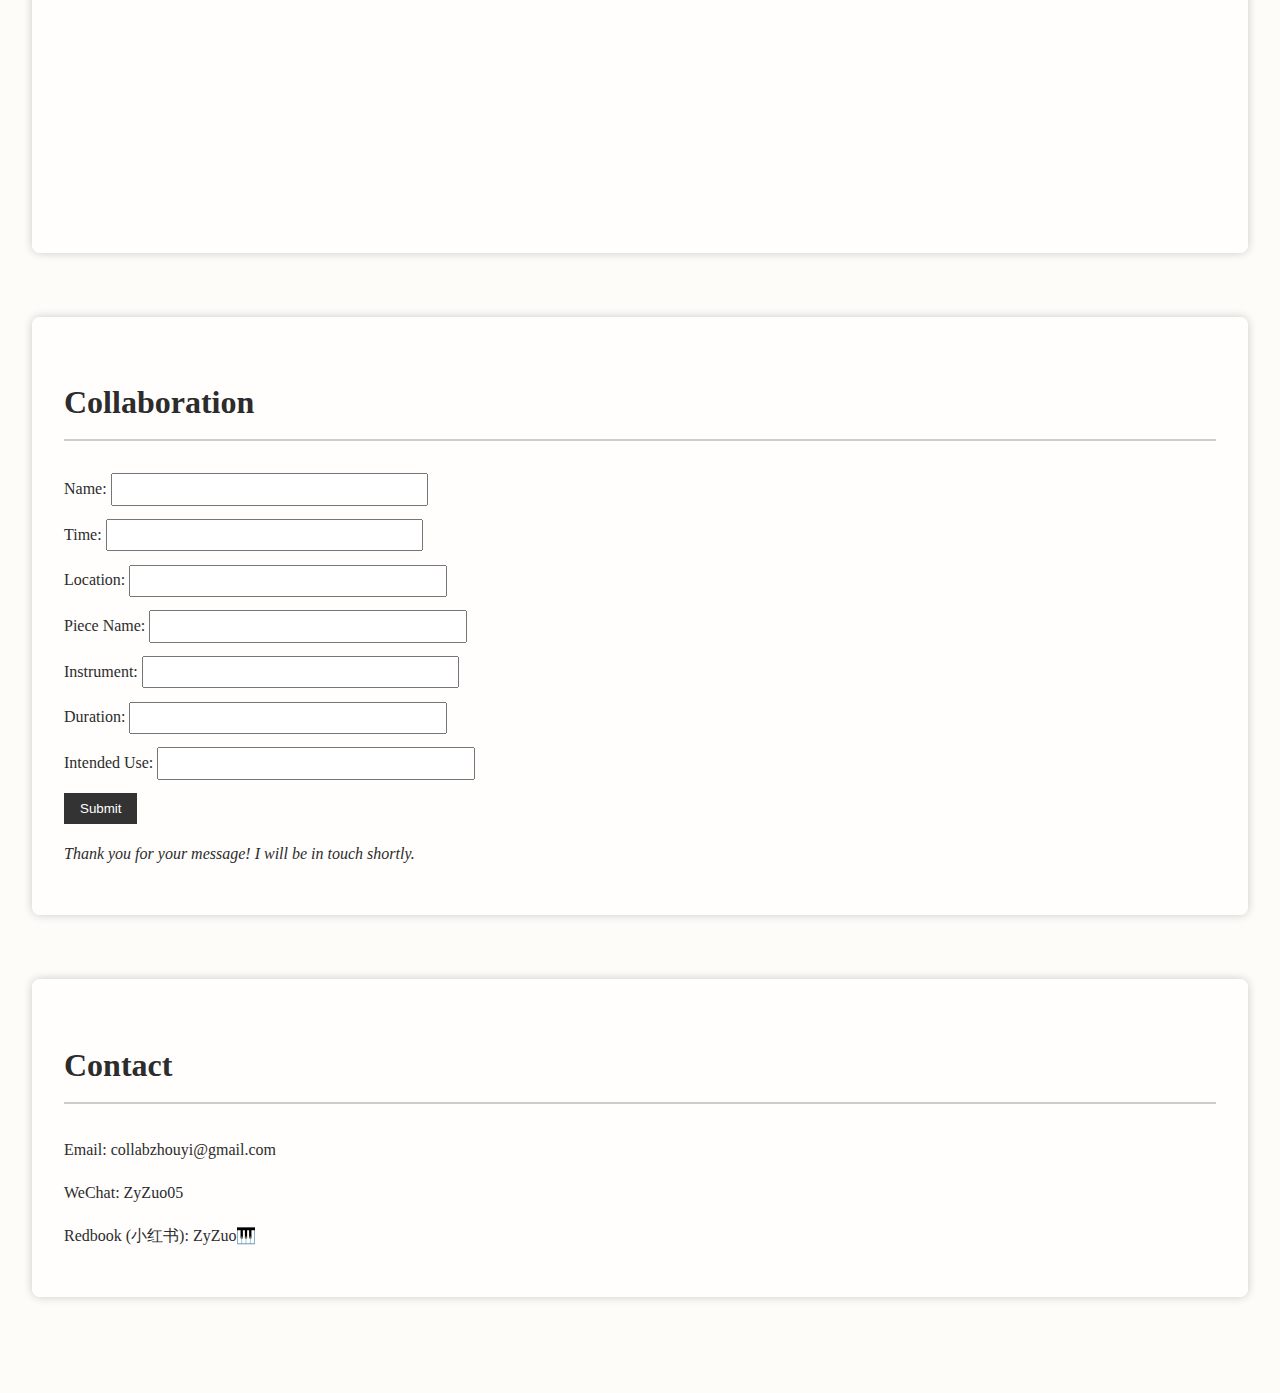
==== commit 4e4e2d41: "index.html" ====
--- a/index.html
+++ b/index.html
@@ -18,7 +18,7 @@
     <h1>Zhouyi Zuo</h1>
     <p class="subheading">Pianist | Collaborator | Musician</p>
     <nav>
-      <a href="#about">About</a>
+      <a href="#artist biography">Artist Biography</a>
       <a href="#media">Media</a>
       <a href="#collaboration">Collaboration</a>
       <a href="#contact">Contact</a>
@@ -27,7 +27,7 @@
     </nav>
   </header>
 
-  <section id="about">
+  <section id="artist biography">
     <div id="bio-en" style="display: block;">
       <h2>Artist Biography</h2>
       <p>Zhouyi Zuo is a Doctor of Musical Arts candidate in Piano Accompanying and Chamber Music at the Eastman School of Music, where he studies collaborative piano under Dr. Andrew Harley with a near-full scholarship and serves as his teaching assistant. He previously earned his Bachelor’s degree in Piano Performance from the Soochow University School of Music, studying under Dr. Yingying Su and Dr. Lo-An Lin. He later received his Master’s degree in Piano Performance from the University of Kansas, studying with Dr. Yi-Yang Chen, and furthered his collaborative piano studies with Dr. Ellen Sommer and Professor Ted Taylor.</p>
--- a/style.css
+++ b/style.css
@@ -66,3 +66,13 @@
   border: none;
   cursor: pointer;
 }
+
+.subtitle {
+  background-color: rgba(0, 0, 0, 0.5); /* 深色半透明背景 */
+  color: #fff; /* 文字设为白色 */
+  padding: 0.5em 1em;
+  border-radius: 6px;
+  display: inline-block;
+  font-size: 1.1em;
+  text-shadow: 1px 1px 2px rgba(0, 0, 0, 0.6); /* 提高可读性 */
+}
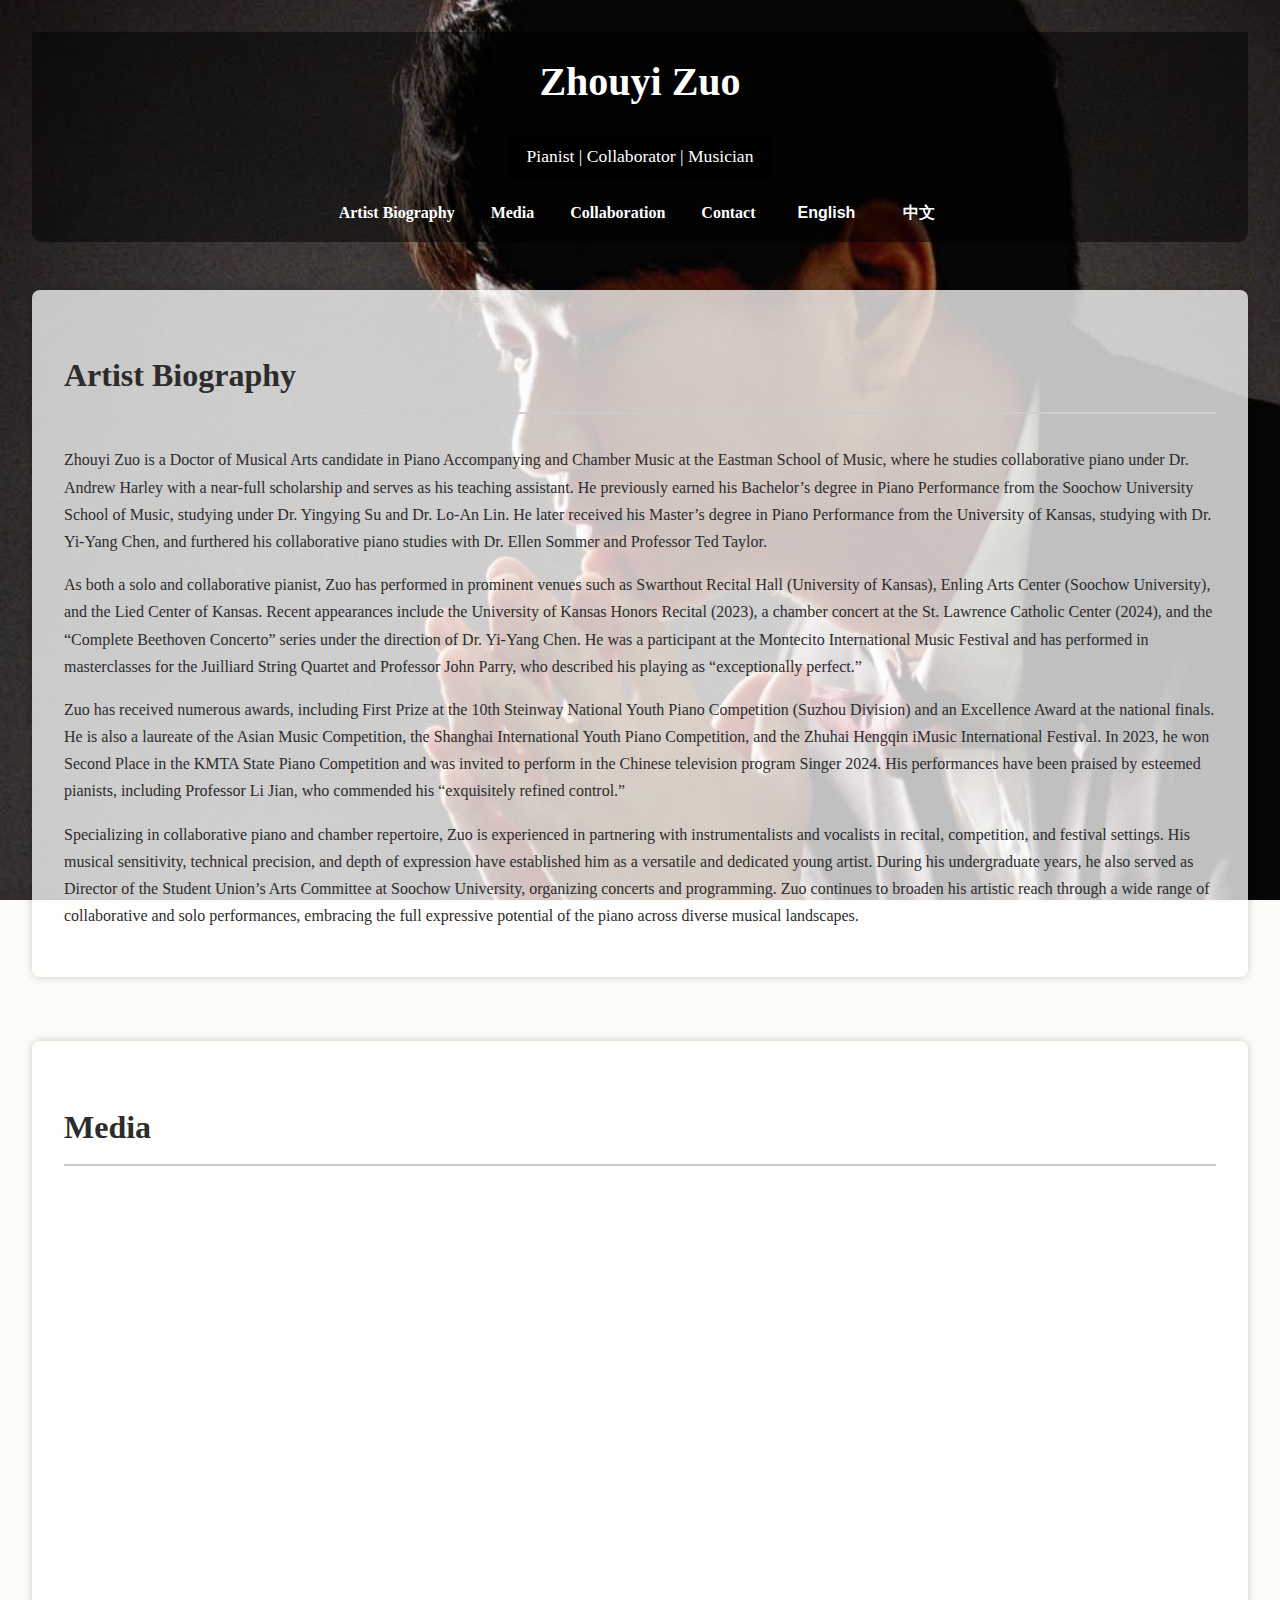
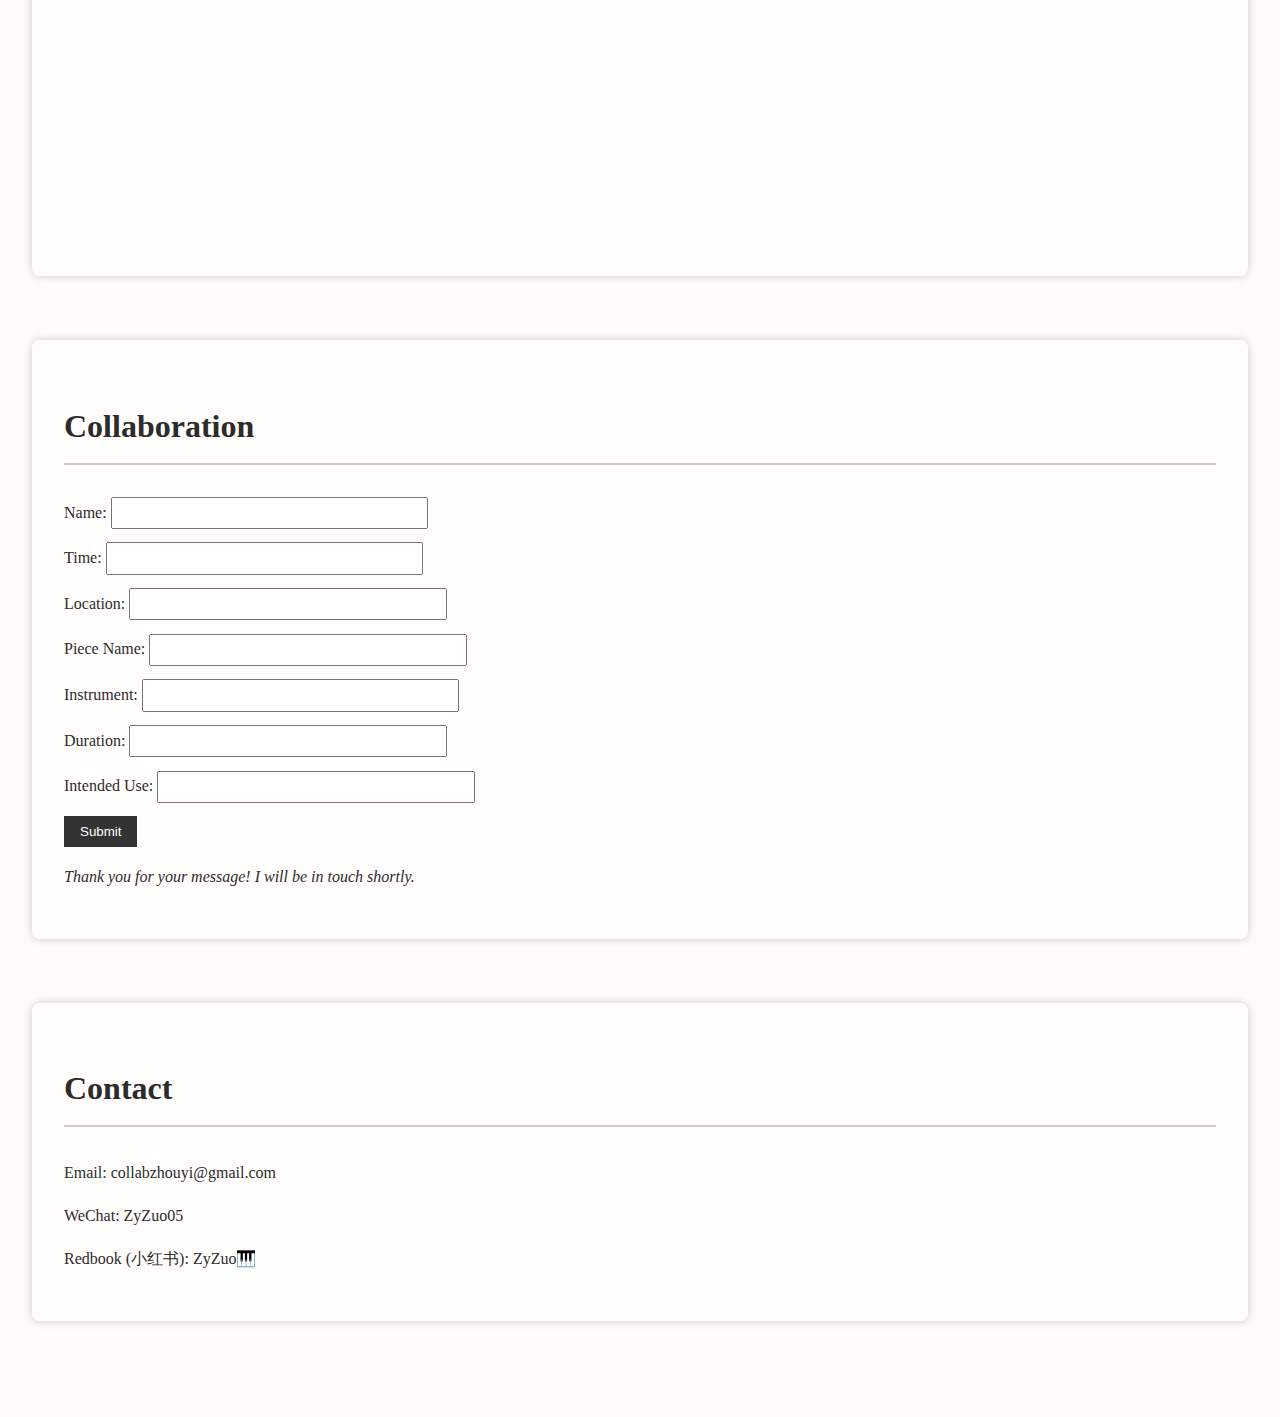
==== commit 1377ab9d: "index.html" ====
--- a/index.html
+++ b/index.html
@@ -16,7 +16,7 @@
   <div class="overlay"></div>
   <header>
     <h1>Zhouyi Zuo</h1>
-    <p class="subheading">Pianist | Collaborator | Musician</p>
+    <p class="subtitle">Pianist | Collaborator | Musician</p>
     <nav>
       <a href="#artist biography">Artist Biography</a>
       <a href="#media">Media</a>
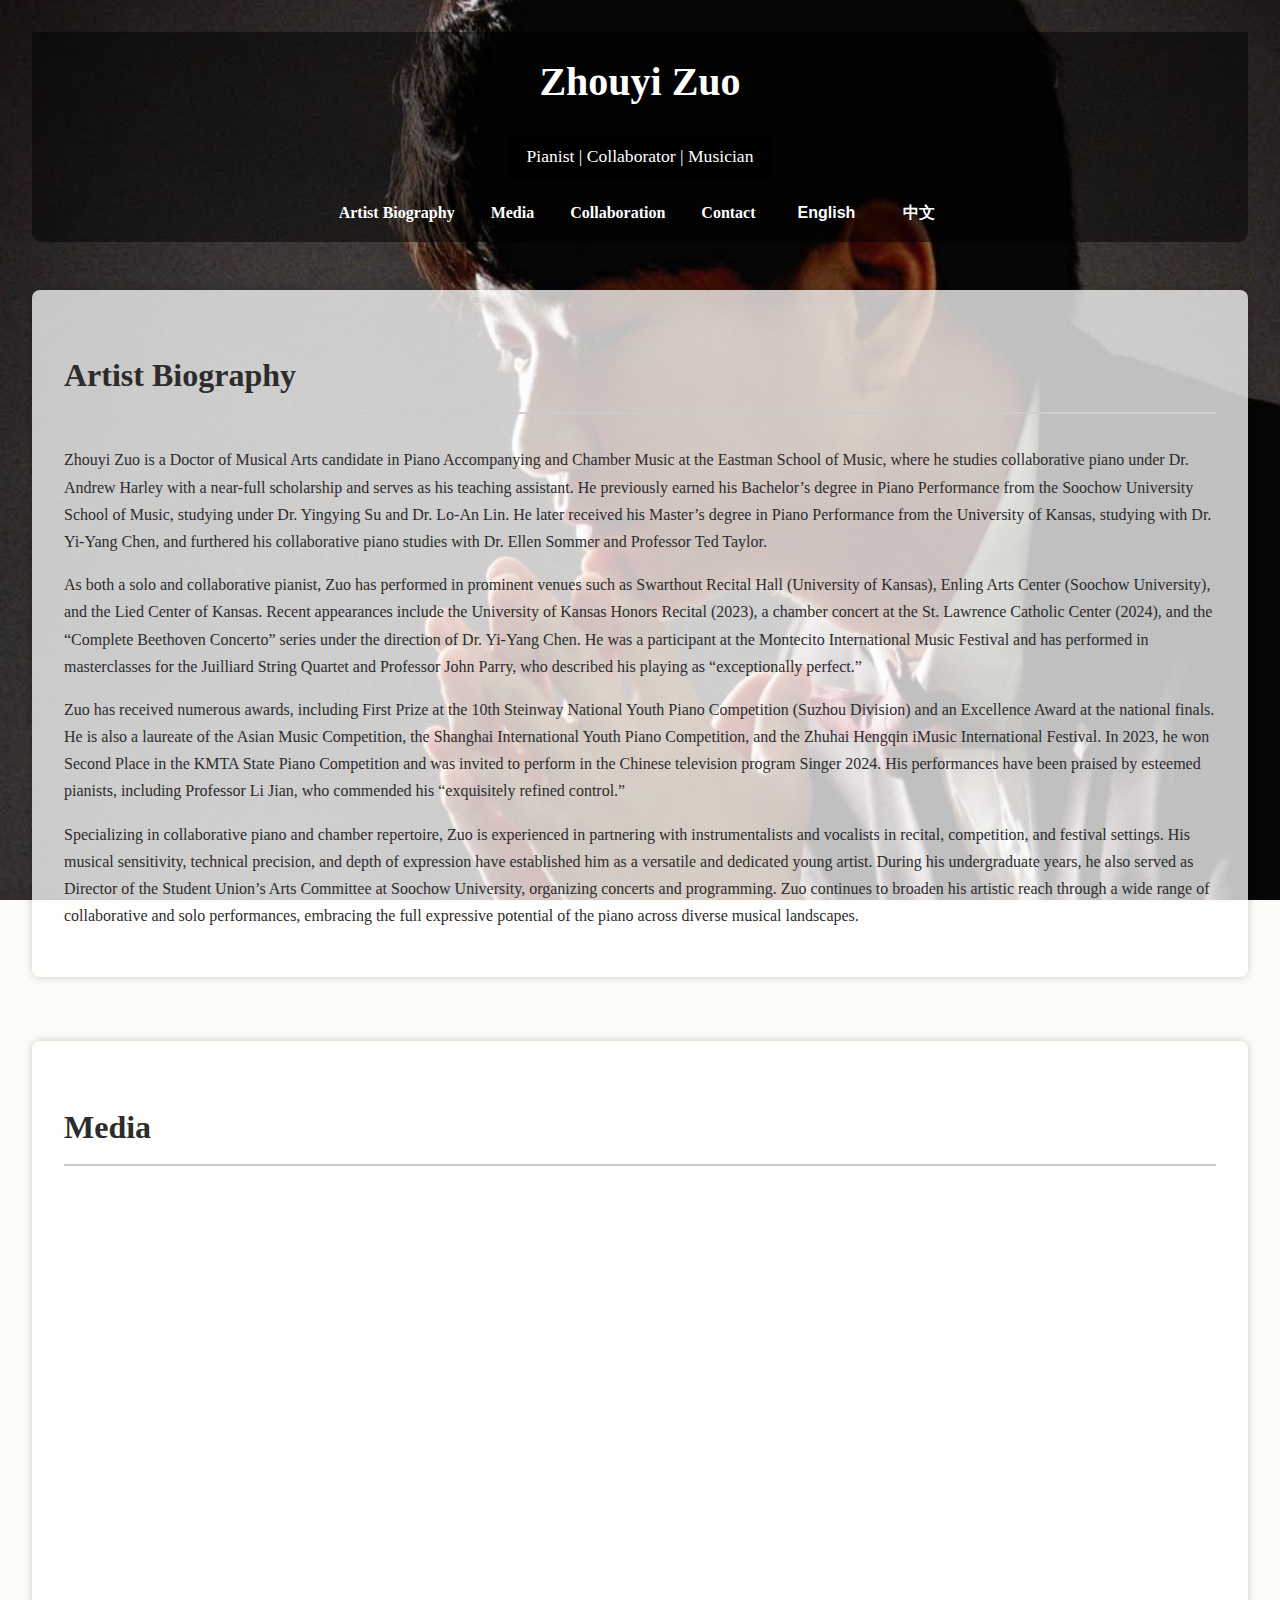
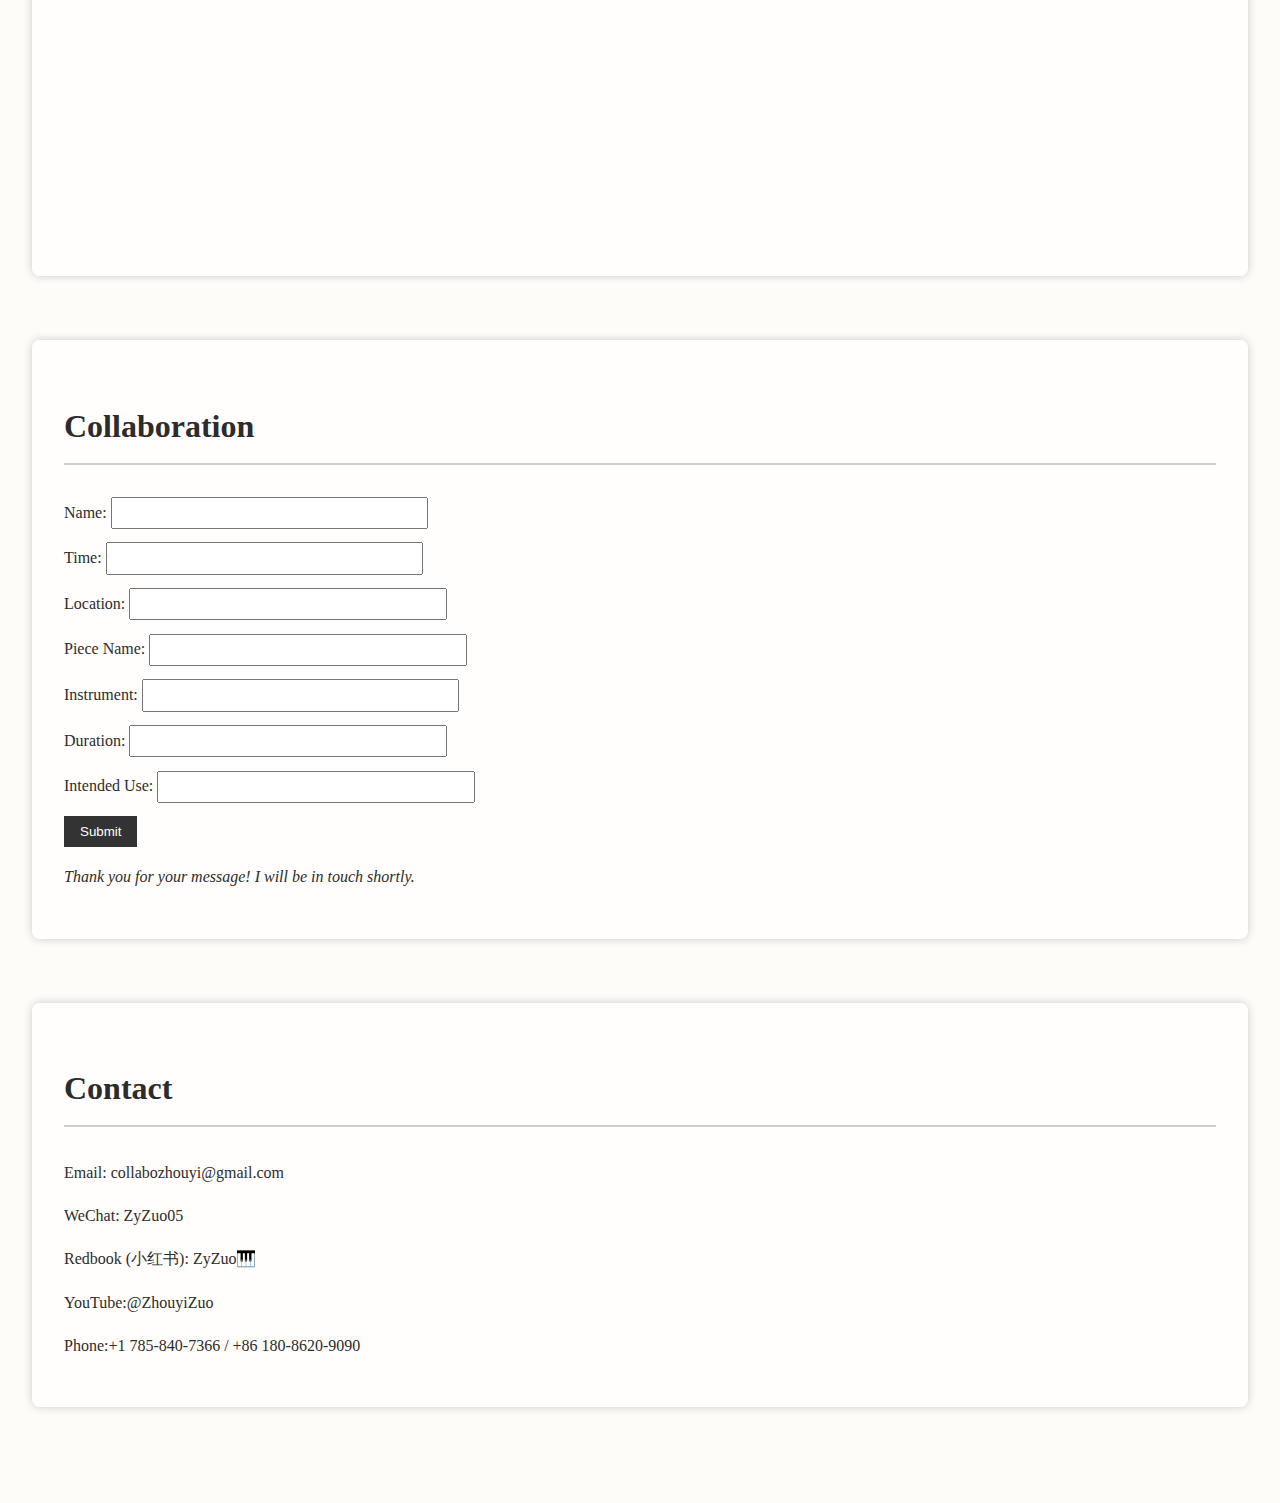
==== commit edb70fd3: "index.html" ====
--- a/index.html
+++ b/index.html
@@ -69,9 +69,11 @@
 
   <section id="contact">
     <h2>Contact</h2>
-    <p>Email: collabzhouyi@gmail.com</p>
+    <p>Email: collabozhouyi@gmail.com</p>
     <p>WeChat: ZyZuo05</p>
     <p>Redbook (小红书): ZyZuo🎹</p>
+    <p>YouTube:@ZhouyiZuo</p>
+    <p>Phone:+1 785-840-7366 / +86 180-8620-9090</p>
   </section>
 </body>
 </html>
